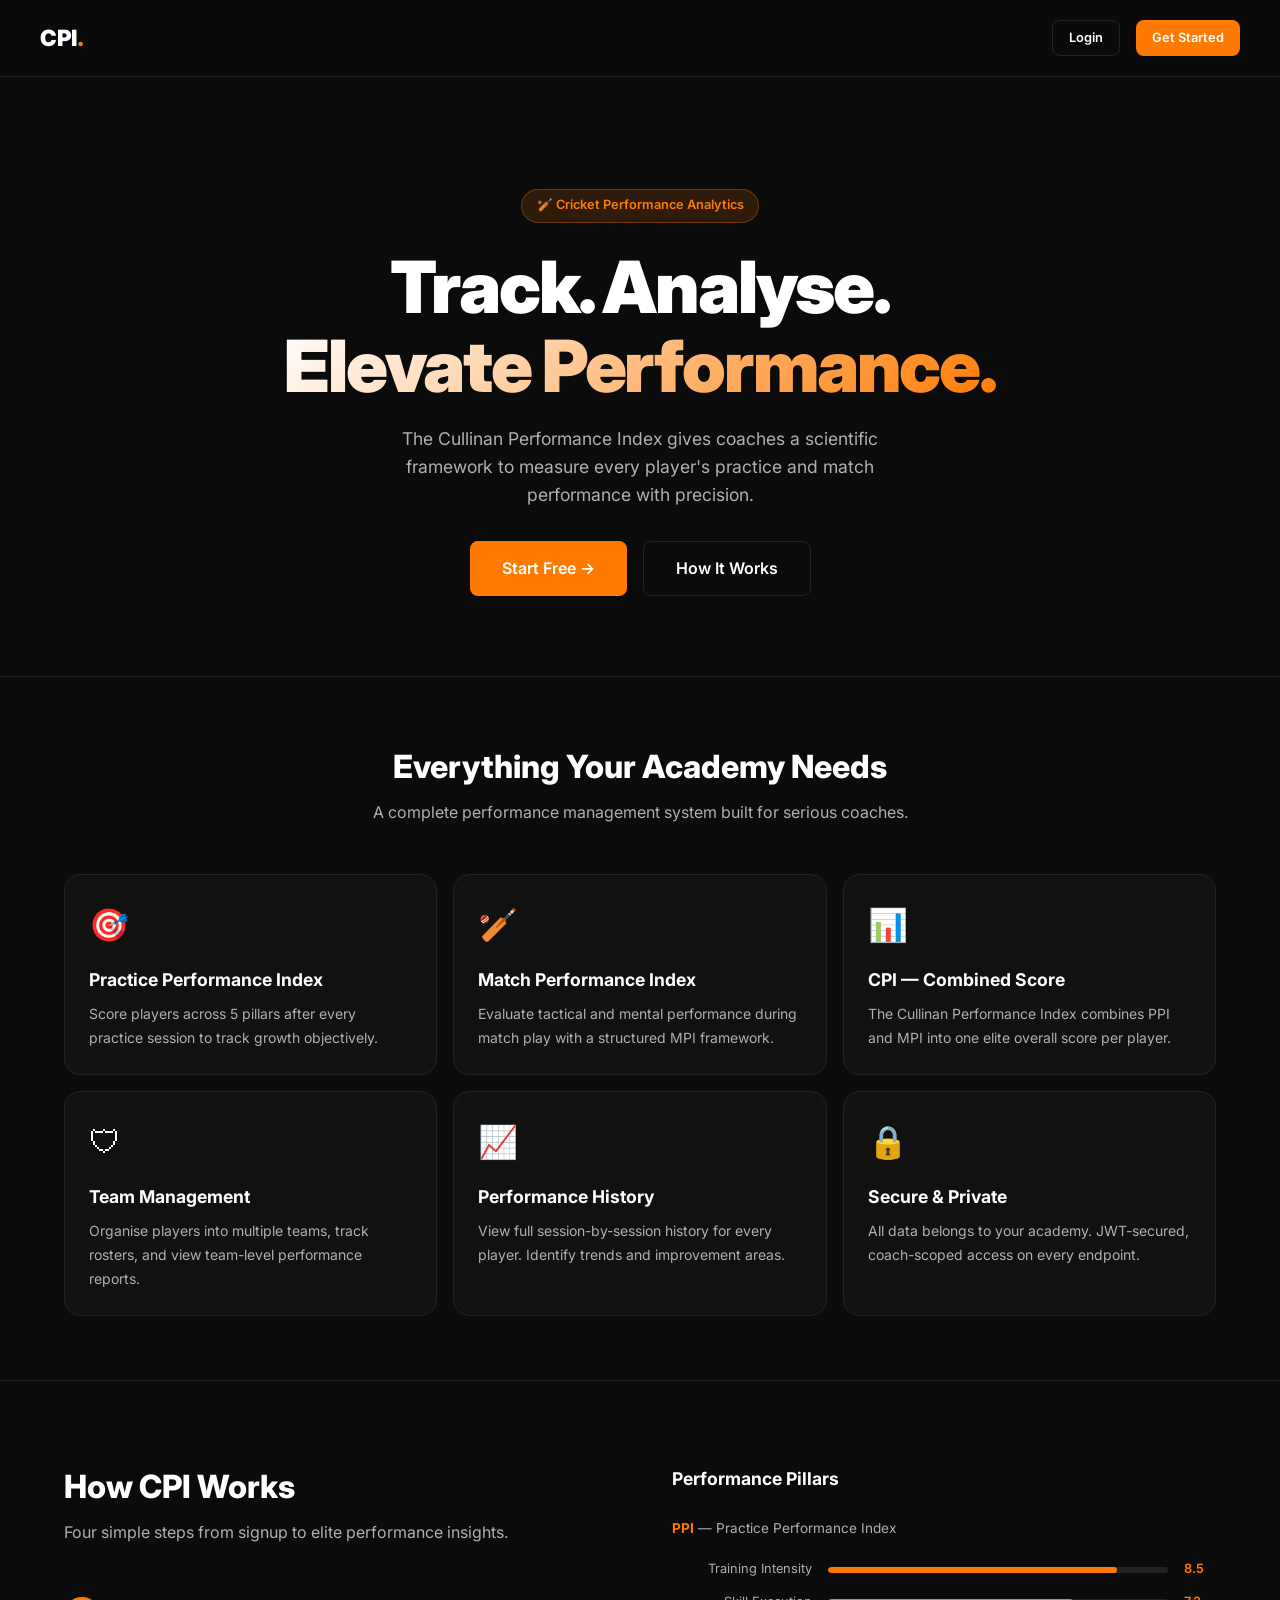
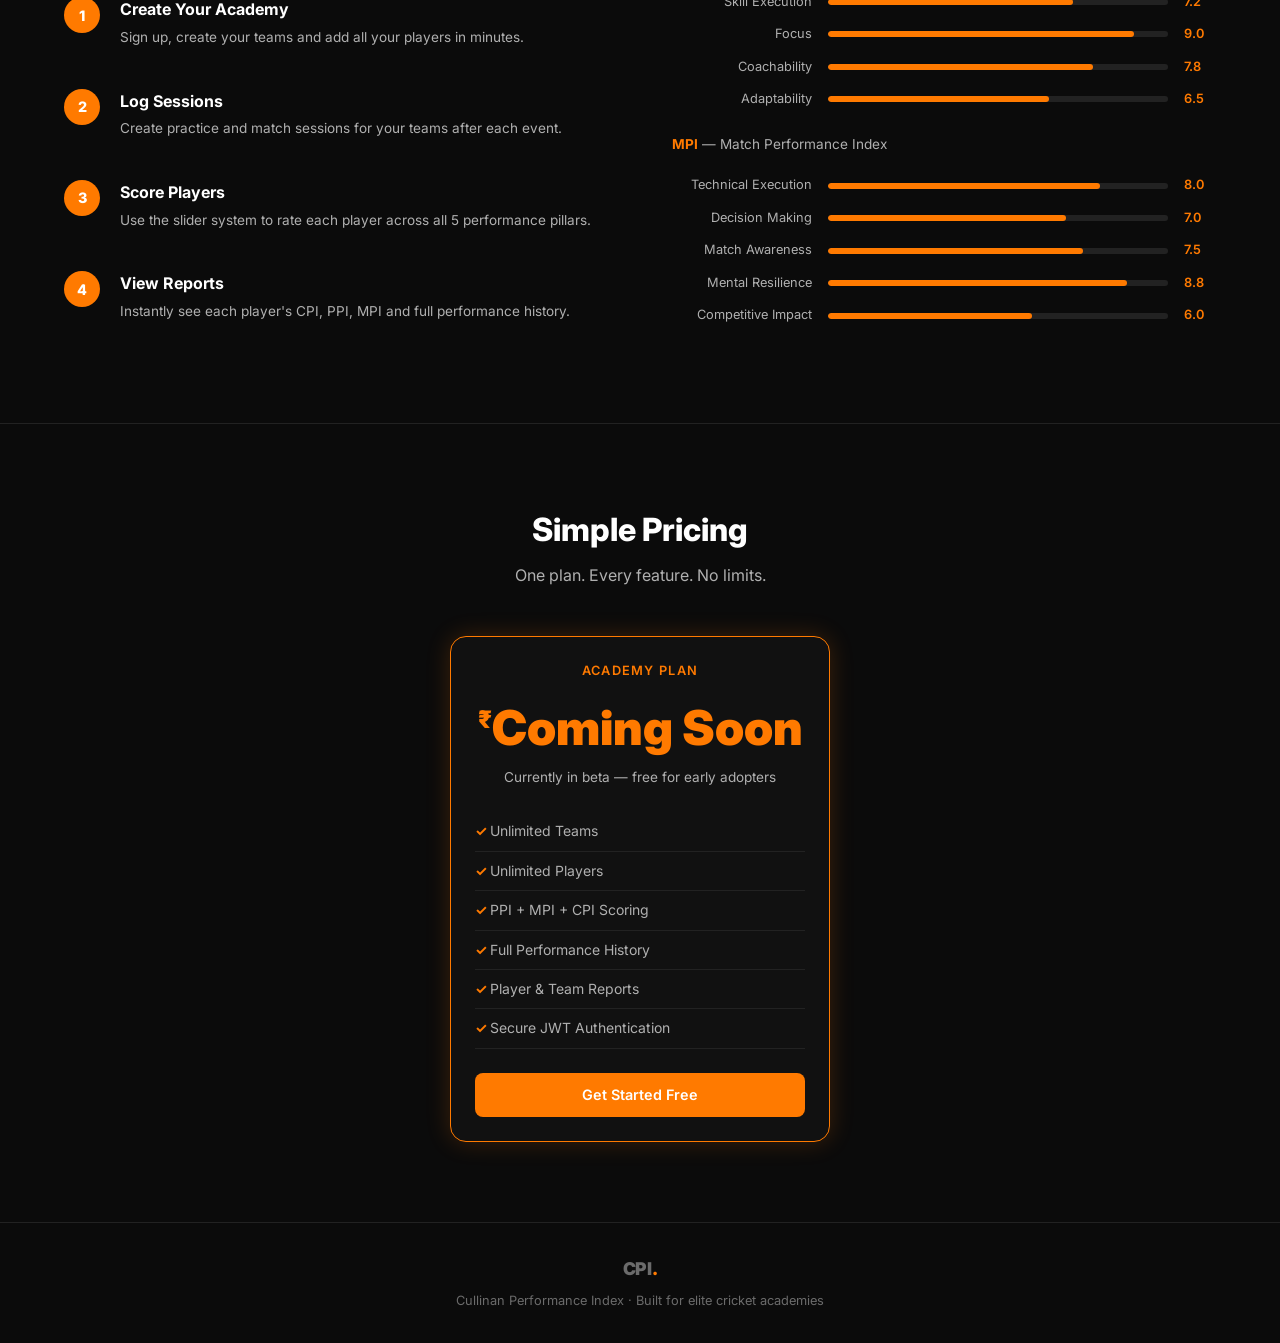
==== src/main/resources/static/index.html @ 4c834a72 "Initial commit: CPI Platform" ====
<!DOCTYPE html>
<html lang="en">
<head>
  <meta charset="UTF-8">
  <meta name="viewport" content="width=device-width, initial-scale=1.0">
  <title>CPI — Cullinan Performance Index</title>
  <meta name="description" content="Elite cricket performance analytics platform. Track PPI, MPI, and CPI for your academy.">
  <link rel="stylesheet" href="css/style.css">
  <style>
    .landing-nav { display:flex;justify-content:space-between;align-items:center;padding:1.25rem 0; }
    .landing-brand { font-size:1.4rem;font-weight:900;letter-spacing:-0.02em; }
    .landing-brand span { color:var(--orange); }
    .gradient-text { background:linear-gradient(135deg,#fff 0%,#FF7A00 100%);-webkit-background-clip:text;-webkit-text-fill-color:transparent;background-clip:text; }
    .hero-badge { display:inline-flex;align-items:center;gap:0.5rem;background:var(--orange-glow);border:1px solid rgba(255,122,0,0.3);border-radius:20px;padding:0.35rem 0.9rem;font-size:0.8rem;color:var(--orange);font-weight:600;margin-bottom:1.5rem; }
    .how-step { display:flex;align-items:flex-start;gap:1.25rem;padding:1.25rem 0; }
    .step-num { width:36px;height:36px;background:var(--orange);border-radius:50%;display:flex;align-items:center;justify-content:center;font-weight:800;font-size:0.9rem;flex-shrink:0; }
    .step-content h4 { font-weight:700;margin-bottom:0.25rem; }
    .step-content p  { color:var(--text-secondary);font-size:0.85rem; }
    .pricing-card { text-align:center; }
    .pricing-card .price { font-size:3rem;font-weight:900;color:var(--orange); }
    .pricing-card .price sup { font-size:1.5rem;vertical-align:super; }
    .pricing-card ul { list-style:none;text-align:left;margin:1.5rem 0; }
    .pricing-card ul li { padding:0.5rem 0;border-bottom:1px solid var(--border);font-size:0.875rem;color:var(--text-secondary); }
    .pricing-card ul li::before { content:'✓ ';color:var(--orange);font-weight:700; }
    section { padding:5rem 0; }
    .section-divider { border:none;border-top:1px solid var(--border);margin:0; }
    footer { border-top:1px solid var(--border);padding:2rem 0;text-align:center;color:var(--text-muted);font-size:0.8rem; }
  </style>
</head>
<body>
  <!-- NAV -->
  <nav style="border-bottom:1px solid var(--border);position:sticky;top:0;z-index:100;background:rgba(11,11,11,0.95);backdrop-filter:blur(12px);">
    <div class="container landing-nav">
      <div class="landing-brand">CPI<span>.</span></div>
      <div class="flex gap-2">
        <a href="login.html"  class="btn btn-secondary btn-sm">Login</a>
        <a href="signup.html" class="btn btn-primary btn-sm">Get Started</a>
      </div>
    </div>
  </nav>

  <!-- HERO -->
  <section class="hero" style="padding:7rem 0 5rem;">
    <div class="container">
      <div class="hero-badge">🏏 Cricket Performance Analytics</div>
      <h1>Track. Analyse.<br><span class="gradient-text">Elevate Performance.</span></h1>
      <p>The Cullinan Performance Index gives coaches a scientific framework to measure every player's practice and match performance with precision.</p>
      <div class="hero-buttons">
        <a href="signup.html" class="btn btn-primary btn-lg">Start Free →</a>
        <a href="#how"        class="btn btn-secondary btn-lg">How It Works</a>
      </div>
    </div>
  </section>

  <hr class="section-divider">

  <!-- FEATURES -->
  <section class="features" id="features">
    <div class="container">
      <h2 class="section-title">Everything Your Academy Needs</h2>
      <p class="section-sub">A complete performance management system built for serious coaches.</p>
      <div class="cards-grid">
        <div class="card feature-card"><div class="feature-icon">🎯</div><h3>Practice Performance Index</h3><p>Score players across 5 pillars after every practice session to track growth objectively.</p></div>
        <div class="card feature-card"><div class="feature-icon">🏏</div><h3>Match Performance Index</h3><p>Evaluate tactical and mental performance during match play with a structured MPI framework.</p></div>
        <div class="card feature-card"><div class="feature-icon">📊</div><h3>CPI — Combined Score</h3><p>The Cullinan Performance Index combines PPI and MPI into one elite overall score per player.</p></div>
        <div class="card feature-card"><div class="feature-icon">🛡</div><h3>Team Management</h3><p>Organise players into multiple teams, track rosters, and view team-level performance reports.</p></div>
        <div class="card feature-card"><div class="feature-icon">📈</div><h3>Performance History</h3><p>View full session-by-session history for every player. Identify trends and improvement areas.</p></div>
        <div class="card feature-card"><div class="feature-icon">🔒</div><h3>Secure & Private</h3><p>All data belongs to your academy. JWT-secured, coach-scoped access on every endpoint.</p></div>
      </div>
    </div>
  </section>

  <hr class="section-divider">

  <!-- HOW IT WORKS -->
  <section id="how">
    <div class="container">
      <div style="display:grid;grid-template-columns:1fr 1fr;gap:4rem;align-items:center;">
        <div>
          <h2 style="font-size:2rem;font-weight:800;margin-bottom:0.5rem;">How CPI Works</h2>
          <p style="color:var(--text-secondary);margin-bottom:2rem;">Four simple steps from signup to elite performance insights.</p>
          <div class="how-step"><div class="step-num">1</div><div class="step-content"><h4>Create Your Academy</h4><p>Sign up, create your teams and add all your players in minutes.</p></div></div>
          <div class="how-step"><div class="step-num">2</div><div class="step-content"><h4>Log Sessions</h4><p>Create practice and match sessions for your teams after each event.</p></div></div>
          <div class="how-step"><div class="step-num">3</div><div class="step-content"><h4>Score Players</h4><p>Use the slider system to rate each player across all 5 performance pillars.</p></div></div>
          <div class="how-step"><div class="step-num">4</div><div class="step-content"><h4>View Reports</h4><p>Instantly see each player's CPI, PPI, MPI and full performance history.</p></div></div>
        </div>
        <div>
          <h3 style="font-size:1.1rem;font-weight:700;margin-bottom:1.5rem;">Performance Pillars</h3>
          <p style="color:var(--text-secondary);font-size:0.85rem;margin-bottom:1.25rem;"><strong style="color:var(--orange);">PPI</strong> — Practice Performance Index</p>
          <div class="pillar-bar"><span>Training Intensity</span><div class="progress"><div class="progress-bar" style="width:85%"></div></div><span>8.5</span></div>
          <div class="pillar-bar"><span>Skill Execution</span><div class="progress"><div class="progress-bar" style="width:72%"></div></div><span>7.2</span></div>
          <div class="pillar-bar"><span>Focus</span><div class="progress"><div class="progress-bar" style="width:90%"></div></div><span>9.0</span></div>
          <div class="pillar-bar"><span>Coachability</span><div class="progress"><div class="progress-bar" style="width:78%"></div></div><span>7.8</span></div>
          <div class="pillar-bar"><span>Adaptability</span><div class="progress"><div class="progress-bar" style="width:65%"></div></div><span>6.5</span></div>
          <p style="color:var(--text-secondary);font-size:0.85rem;margin:1.5rem 0 1.25rem;"><strong style="color:var(--orange);">MPI</strong> — Match Performance Index</p>
          <div class="pillar-bar"><span>Technical Execution</span><div class="progress"><div class="progress-bar" style="width:80%"></div></div><span>8.0</span></div>
          <div class="pillar-bar"><span>Decision Making</span><div class="progress"><div class="progress-bar" style="width:70%"></div></div><span>7.0</span></div>
          <div class="pillar-bar"><span>Match Awareness</span><div class="progress"><div class="progress-bar" style="width:75%"></div></div><span>7.5</span></div>
          <div class="pillar-bar"><span>Mental Resilience</span><div class="progress"><div class="progress-bar" style="width:88%"></div></div><span>8.8</span></div>
          <div class="pillar-bar"><span>Competitive Impact</span><div class="progress"><div class="progress-bar" style="width:60%"></div></div><span>6.0</span></div>
        </div>
      </div>
    </div>
  </section>

  <hr class="section-divider">

  <!-- PRICING -->
  <section>
    <div class="container">
      <h2 class="section-title">Simple Pricing</h2>
      <p class="section-sub">One plan. Every feature. No limits.</p>
      <div style="max-width:380px;margin:0 auto;">
        <div class="card card-orange pricing-card">
          <div style="font-size:0.8rem;color:var(--orange);text-transform:uppercase;letter-spacing:0.1em;font-weight:600;margin-bottom:0.5rem;">Academy Plan</div>
          <div class="price"><sup>₹</sup>Coming Soon</div>
          <div style="color:var(--text-secondary);font-size:0.85rem;margin-bottom:1rem;">Currently in beta — free for early adopters</div>
          <ul>
            <li>Unlimited Teams</li>
            <li>Unlimited Players</li>
            <li>PPI + MPI + CPI Scoring</li>
            <li>Full Performance History</li>
            <li>Player & Team Reports</li>
            <li>Secure JWT Authentication</li>
          </ul>
          <a href="signup.html" class="btn btn-primary w-full">Get Started Free</a>
        </div>
      </div>
    </div>
  </section>

  <footer>
    <div class="container">
      <div class="landing-brand" style="font-size:1.1rem;margin-bottom:0.5rem;">CPI<span style="color:var(--orange);">.</span></div>
      <p>Cullinan Performance Index · Built for elite cricket academies</p>
    </div>
  </footer>
</body>
</html>
---- src/main/resources/static/css/style.css ----
@import url('https://fonts.googleapis.com/css2?family=Inter:wght@300;400;500;600;700;800;900&display=swap');

:root {
  --bg-primary: #0B0B0B;
  --bg-card: #111111;
  --bg-card-hover: #181818;
  --orange: #FF7A00;
  --orange-dim: #cc6200;
  --orange-glow: rgba(255, 122, 0, 0.15);
  --text-primary: #FFFFFF;
  --text-secondary: #B0B0B0;
  --text-muted: #6B6B6B;
  --border: #222222;
  --border-hover: #333333;
  --success: #22c55e;
  --danger: #ef4444;
  --warning: #f59e0b;
  --radius-sm: 8px;
  --radius-md: 12px;
  --radius-lg: 16px;
  --radius-xl: 24px;
  --shadow: 0 4px 24px rgba(0,0,0,0.4);
  --shadow-orange: 0 0 24px rgba(255,122,0,0.2);
}

*, *::before, *::after { box-sizing: border-box; margin: 0; padding: 0; }

html { scroll-behavior: smooth; }

body {
  font-family: 'Inter', sans-serif;
  background-color: var(--bg-primary);
  color: var(--text-primary);
  min-height: 100vh;
  line-height: 1.6;
  -webkit-font-smoothing: antialiased;
}

a { text-decoration: none; color: inherit; }
img { max-width: 100%; display: block; }
button { cursor: pointer; font-family: inherit; }
input, select, textarea { font-family: inherit; }

/* ─── SCROLLBAR ─── */
::-webkit-scrollbar { width: 6px; }
::-webkit-scrollbar-track { background: var(--bg-primary); }
::-webkit-scrollbar-thumb { background: #333; border-radius: 3px; }
::-webkit-scrollbar-thumb:hover { background: var(--orange); }

/* ─── UTILITY ─── */
.container { max-width: 1200px; margin: 0 auto; padding: 0 1.5rem; }
.flex { display: flex; }
.flex-col { flex-direction: column; }
.items-center { align-items: center; }
.justify-between { justify-content: space-between; }
.gap-1 { gap: 0.5rem; }
.gap-2 { gap: 1rem; }
.gap-3 { gap: 1.5rem; }
.text-center { text-align: center; }
.w-full { width: 100%; }
.hidden { display: none !important; }
.mt-1 { margin-top: 0.5rem; }
.mt-2 { margin-top: 1rem; }
.mt-3 { margin-top: 1.5rem; }

/* ─── BUTTONS ─── */
.btn {
  display: inline-flex; align-items: center; justify-content: center; gap: 0.5rem;
  padding: 0.65rem 1.5rem; border-radius: var(--radius-sm);
  font-size: 0.9rem; font-weight: 600; border: none;
  transition: all 0.2s ease; white-space: nowrap;
}
.btn-primary {
  background: var(--orange); color: #fff;
}
.btn-primary:hover { background: var(--orange-dim); box-shadow: var(--shadow-orange); transform: translateY(-1px); }
.btn-secondary {
  background: transparent; color: var(--text-primary);
  border: 1px solid var(--border);
}
.btn-secondary:hover { border-color: var(--border-hover); background: var(--bg-card); }
.btn-danger {
  background: transparent; color: var(--danger); border: 1px solid var(--danger);
}
.btn-danger:hover { background: var(--danger); color: #fff; }
.btn-sm { padding: 0.4rem 1rem; font-size: 0.8rem; }
.btn-lg { padding: 0.85rem 2rem; font-size: 1rem; }
.btn-icon { width: 36px; height: 36px; padding: 0; border-radius: var(--radius-sm); }

/* ─── CARDS ─── */
.card {
  background: var(--bg-card); border: 1px solid var(--border);
  border-radius: var(--radius-lg); padding: 1.5rem;
  transition: border-color 0.2s, box-shadow 0.2s;
}
.card:hover { border-color: var(--border-hover); }
.card-orange { border-color: var(--orange); box-shadow: var(--shadow-orange); }

/* ─── STAT CARDS ─── */
.stat-card {
  background: var(--bg-card); border: 1px solid var(--border);
  border-radius: var(--radius-lg); padding: 1.5rem;
  transition: all 0.2s ease;
}
.stat-card:hover { border-color: var(--orange); box-shadow: var(--shadow-orange); transform: translateY(-2px); }
.stat-card .stat-label { font-size: 0.8rem; color: var(--text-secondary); text-transform: uppercase; letter-spacing: 0.08em; font-weight: 500; }
.stat-card .stat-value { font-size: 2.5rem; font-weight: 800; color: var(--text-primary); line-height: 1.2; margin: 0.5rem 0; }
.stat-card .stat-sub { font-size: 0.8rem; color: var(--text-secondary); }
.stat-card .stat-icon { font-size: 1.5rem; margin-bottom: 0.75rem; }

/* ─── FORMS ─── */
.form-group { display: flex; flex-direction: column; gap: 0.5rem; }
.form-label { font-size: 0.85rem; font-weight: 500; color: var(--text-secondary); }
.form-control {
  background: #0f0f0f; border: 1px solid var(--border); color: var(--text-primary);
  padding: 0.75rem 1rem; border-radius: var(--radius-sm); font-size: 0.9rem;
  transition: border-color 0.2s, box-shadow 0.2s; outline: none; width: 100%;
}
.form-control:focus { border-color: var(--orange); box-shadow: 0 0 0 3px var(--orange-glow); }
.form-control::placeholder { color: var(--text-muted); }
select.form-control { cursor: pointer; }
textarea.form-control { resize: vertical; min-height: 100px; }
.form-grid { display: grid; grid-template-columns: 1fr 1fr; gap: 1rem; }
@media (max-width: 640px) { .form-grid { grid-template-columns: 1fr; } }

/* ─── SLIDER ─── */
.slider-group { display: flex; flex-direction: column; gap: 0.5rem; }
.slider-label { display: flex; justify-content: space-between; align-items: center; }
.slider-label span:first-child { font-size: 0.85rem; font-weight: 500; color: var(--text-secondary); }
.slider-value {
  background: var(--orange); color: #fff; font-size: 0.75rem; font-weight: 700;
  padding: 0.15rem 0.5rem; border-radius: 4px; min-width: 28px; text-align: center;
}
input[type="range"] {
  -webkit-appearance: none; appearance: none; width: 100%; height: 4px;
  background: var(--border); border-radius: 2px; outline: none; cursor: pointer;
}
input[type="range"]::-webkit-slider-thumb {
  -webkit-appearance: none; appearance: none; width: 18px; height: 18px;
  background: var(--orange); border-radius: 50%; cursor: pointer;
  box-shadow: 0 0 8px rgba(255,122,0,0.5);
  transition: transform 0.15s;
}
input[type="range"]::-webkit-slider-thumb:hover { transform: scale(1.2); }

/* ─── NAVBAR ─── */
.navbar {
  background: rgba(11,11,11,0.95); backdrop-filter: blur(12px);
  border-bottom: 1px solid var(--border); padding: 1rem 0;
  position: sticky; top: 0; z-index: 100;
}
.navbar-brand {
  font-size: 1.3rem; font-weight: 900; letter-spacing: -0.02em;
}
.navbar-brand span { color: var(--orange); }
.navbar-nav { display: flex; align-items: center; gap: 0.25rem; }
.nav-link {
  padding: 0.5rem 0.85rem; border-radius: var(--radius-sm);
  font-size: 0.85rem; font-weight: 500; color: var(--text-secondary);
  transition: all 0.2s; display: flex; align-items: center; gap: 0.4rem;
}
.nav-link:hover, .nav-link.active { color: var(--text-primary); background: var(--bg-card); }
.nav-link.active { color: var(--orange); }

/* ─── PAGE HEADER ─── */
.page-header { padding: 2rem 0 1.5rem; }
.page-header h1 { font-size: 1.8rem; font-weight: 800; }
.page-header p { color: var(--text-secondary); font-size: 0.9rem; margin-top: 0.25rem; }

/* ─── TABLE ─── */
.table-wrap { overflow-x: auto; border-radius: var(--radius-md); border: 1px solid var(--border); }
table { width: 100%; border-collapse: collapse; }
thead { background: #0f0f0f; }
th { padding: 0.85rem 1rem; text-align: left; font-size: 0.75rem; font-weight: 600; color: var(--text-secondary); text-transform: uppercase; letter-spacing: 0.06em; border-bottom: 1px solid var(--border); }
td { padding: 0.9rem 1rem; font-size: 0.88rem; border-bottom: 1px solid var(--border); }
tr:last-child td { border-bottom: none; }
tbody tr { transition: background 0.15s; }
tbody tr:hover { background: rgba(255,122,0,0.03); }

/* ─── BADGES ─── */
.badge {
  display: inline-block; padding: 0.25rem 0.65rem; border-radius: 20px;
  font-size: 0.72rem; font-weight: 600; letter-spacing: 0.04em; text-transform: uppercase;
}
.badge-orange { background: var(--orange-glow); color: var(--orange); border: 1px solid rgba(255,122,0,0.3); }
.badge-green  { background: rgba(34,197,94,0.1); color: var(--success); border: 1px solid rgba(34,197,94,0.3); }
.badge-red    { background: rgba(239,68,68,0.1); color: var(--danger); border: 1px solid rgba(239,68,68,0.3); }
.badge-gray   { background: #1a1a1a; color: var(--text-secondary); border: 1px solid var(--border); }

/* ─── EMPTY STATE ─── */
.empty-state {
  text-align: center; padding: 4rem 1rem;
  display: flex; flex-direction: column; align-items: center; gap: 1rem;
}
.empty-state .empty-icon { font-size: 3.5rem; opacity: 0.3; }
.empty-state h3 { font-size: 1.1rem; font-weight: 600; color: var(--text-secondary); }
.empty-state p { font-size: 0.85rem; color: var(--text-muted); max-width: 300px; }

/* ─── MODAL ─── */
.modal-overlay {
  position: fixed; inset: 0; background: rgba(0,0,0,0.75); backdrop-filter: blur(4px);
  z-index: 200; display: flex; align-items: center; justify-content: center; padding: 1rem;
  opacity: 0; pointer-events: none; transition: opacity 0.2s;
}
.modal-overlay.open { opacity: 1; pointer-events: all; }
.modal {
  background: var(--bg-card); border: 1px solid var(--border); border-radius: var(--radius-xl);
  padding: 2rem; width: 100%; max-width: 520px; max-height: 90vh; overflow-y: auto;
  transform: translateY(20px); transition: transform 0.2s;
  box-shadow: 0 25px 60px rgba(0,0,0,0.5);
}
.modal-overlay.open .modal { transform: translateY(0); }
.modal-header { display: flex; justify-content: space-between; align-items: center; margin-bottom: 1.5rem; }
.modal-title { font-size: 1.2rem; font-weight: 700; }
.modal-close { background: none; border: none; color: var(--text-secondary); font-size: 1.2rem; padding: 0.25rem; transition: color 0.2s; }
.modal-close:hover { color: var(--text-primary); }
.modal-footer { display: flex; justify-content: flex-end; gap: 0.75rem; margin-top: 1.5rem; }

/* ─── TOAST ─── */
.toast-container { position: fixed; bottom: 1.5rem; right: 1.5rem; z-index: 300; display: flex; flex-direction: column; gap: 0.5rem; }
.toast {
  background: var(--bg-card); border: 1px solid var(--border);
  border-radius: var(--radius-md); padding: 0.85rem 1.25rem;
  font-size: 0.875rem; font-weight: 500; min-width: 260px;
  box-shadow: var(--shadow); display: flex; align-items: center; gap: 0.6rem;
  animation: slideIn 0.3s ease; transition: opacity 0.3s;
}
.toast.success { border-color: var(--success); }
.toast.error   { border-color: var(--danger); }
.toast.success::before { content: '✓'; color: var(--success); font-weight: 700; }
.toast.error::before   { content: '✕'; color: var(--danger); font-weight: 700; }
@keyframes slideIn { from { transform: translateX(100%); opacity: 0; } to { transform: translateX(0); opacity: 1; } }

/* ─── CPI SCORE DISPLAY ─── */
.score-ring {
  width: 100px; height: 100px; border-radius: 50%;
  border: 4px solid var(--orange); display: flex; flex-direction: column;
  align-items: center; justify-content: center;
  box-shadow: var(--shadow-orange);
}
.score-ring .score-num { font-size: 1.8rem; font-weight: 900; color: var(--orange); }
.score-ring .score-lbl { font-size: 0.6rem; color: var(--text-secondary); text-transform: uppercase; letter-spacing: 0.1em; }

/* ─── GRID LAYOUTS ─── */
.stats-grid { display: grid; grid-template-columns: repeat(auto-fit, minmax(200px, 1fr)); gap: 1rem; }
.cards-grid  { display: grid; grid-template-columns: repeat(auto-fill, minmax(280px, 1fr)); gap: 1rem; }

/* ─── SEARCH ─── */
.search-bar { position: relative; }
.search-bar .form-control { padding-left: 2.5rem; }
.search-bar .search-icon { position: absolute; left: 0.85rem; top: 50%; transform: translateY(-50%); color: var(--text-muted); pointer-events: none; }

/* ─── PROGRESS BAR ─── */
.progress { background: var(--border); border-radius: 4px; height: 6px; overflow: hidden; }
.progress-bar { height: 100%; background: var(--orange); border-radius: 4px; transition: width 0.6s ease; }

/* ─── PAGE CONTENT ─── */
.page-content { padding: 1.5rem 0 3rem; }

/* ─── AUTH PAGES ─── */
.auth-wrapper {
  min-height: 100vh; display: flex; align-items: center; justify-content: center;
  background: radial-gradient(ellipse at 60% 0%, rgba(255,122,0,0.08) 0%, transparent 60%), var(--bg-primary);
  padding: 2rem;
}
.auth-card {
  background: var(--bg-card); border: 1px solid var(--border);
  border-radius: var(--radius-xl); padding: 2.5rem;
  width: 100%; max-width: 420px;
  box-shadow: 0 40px 80px rgba(0,0,0,0.4);
}
.auth-logo { text-align: center; margin-bottom: 2rem; }
.auth-logo .logo-text { font-size: 2rem; font-weight: 900; letter-spacing: -0.02em; }
.auth-logo .logo-text span { color: var(--orange); }
.auth-logo p { color: var(--text-secondary); font-size: 0.85rem; margin-top: 0.25rem; }
.auth-title { font-size: 1.4rem; font-weight: 800; margin-bottom: 0.25rem; }
.auth-subtitle { color: var(--text-secondary); font-size: 0.875rem; margin-bottom: 1.75rem; }
.auth-footer { text-align: center; margin-top: 1.5rem; font-size: 0.85rem; color: var(--text-secondary); }
.auth-footer a { color: var(--orange); font-weight: 600; }

/* ─── LANDING PAGE ─── */
.hero { padding: 6rem 0 4rem; text-align: center; }
.hero h1 { font-size: clamp(2.5rem, 6vw, 4.5rem); font-weight: 900; line-height: 1.1; letter-spacing: -0.03em; }
.hero h1 span { color: var(--orange); }
.hero p { color: var(--text-secondary); font-size: 1.1rem; max-width: 560px; margin: 1.25rem auto 2rem; }
.hero-buttons { display: flex; gap: 1rem; justify-content: center; flex-wrap: wrap; }
.features { padding: 4rem 0; }
.section-title { text-align: center; font-size: 2rem; font-weight: 800; margin-bottom: 0.5rem; }
.section-sub { text-align: center; color: var(--text-secondary); margin-bottom: 3rem; }
.feature-icon { font-size: 2rem; margin-bottom: 1rem; }
.feature-card h3 { font-size: 1.1rem; font-weight: 700; margin-bottom: 0.5rem; }
.feature-card p { color: var(--text-secondary); font-size: 0.875rem; line-height: 1.7; }
.pillar-bar { display: flex; align-items: center; gap: 1rem; margin: 0.75rem 0; }
.pillar-bar span:first-child { width: 140px; font-size: 0.8rem; color: var(--text-secondary); text-align: right; }
.pillar-bar .progress { flex: 1; }
.pillar-bar span:last-child { width: 32px; font-size: 0.8rem; font-weight: 600; color: var(--orange); }

/* ─── RESPONSIVE ─── */
@media (max-width: 768px) {
  .navbar-nav { gap: 0; }
  .nav-link { padding: 0.45rem 0.6rem; font-size: 0.8rem; }
  .page-header h1 { font-size: 1.4rem; }
  .stats-grid { grid-template-columns: 1fr 1fr; }
  .form-grid { grid-template-columns: 1fr; }
  .modal { padding: 1.5rem; }
  .auth-card { padding: 1.75rem; }
}
@media (max-width: 480px) {
  .stats-grid { grid-template-columns: 1fr; }
  .hero { padding: 4rem 0 2.5rem; }
}
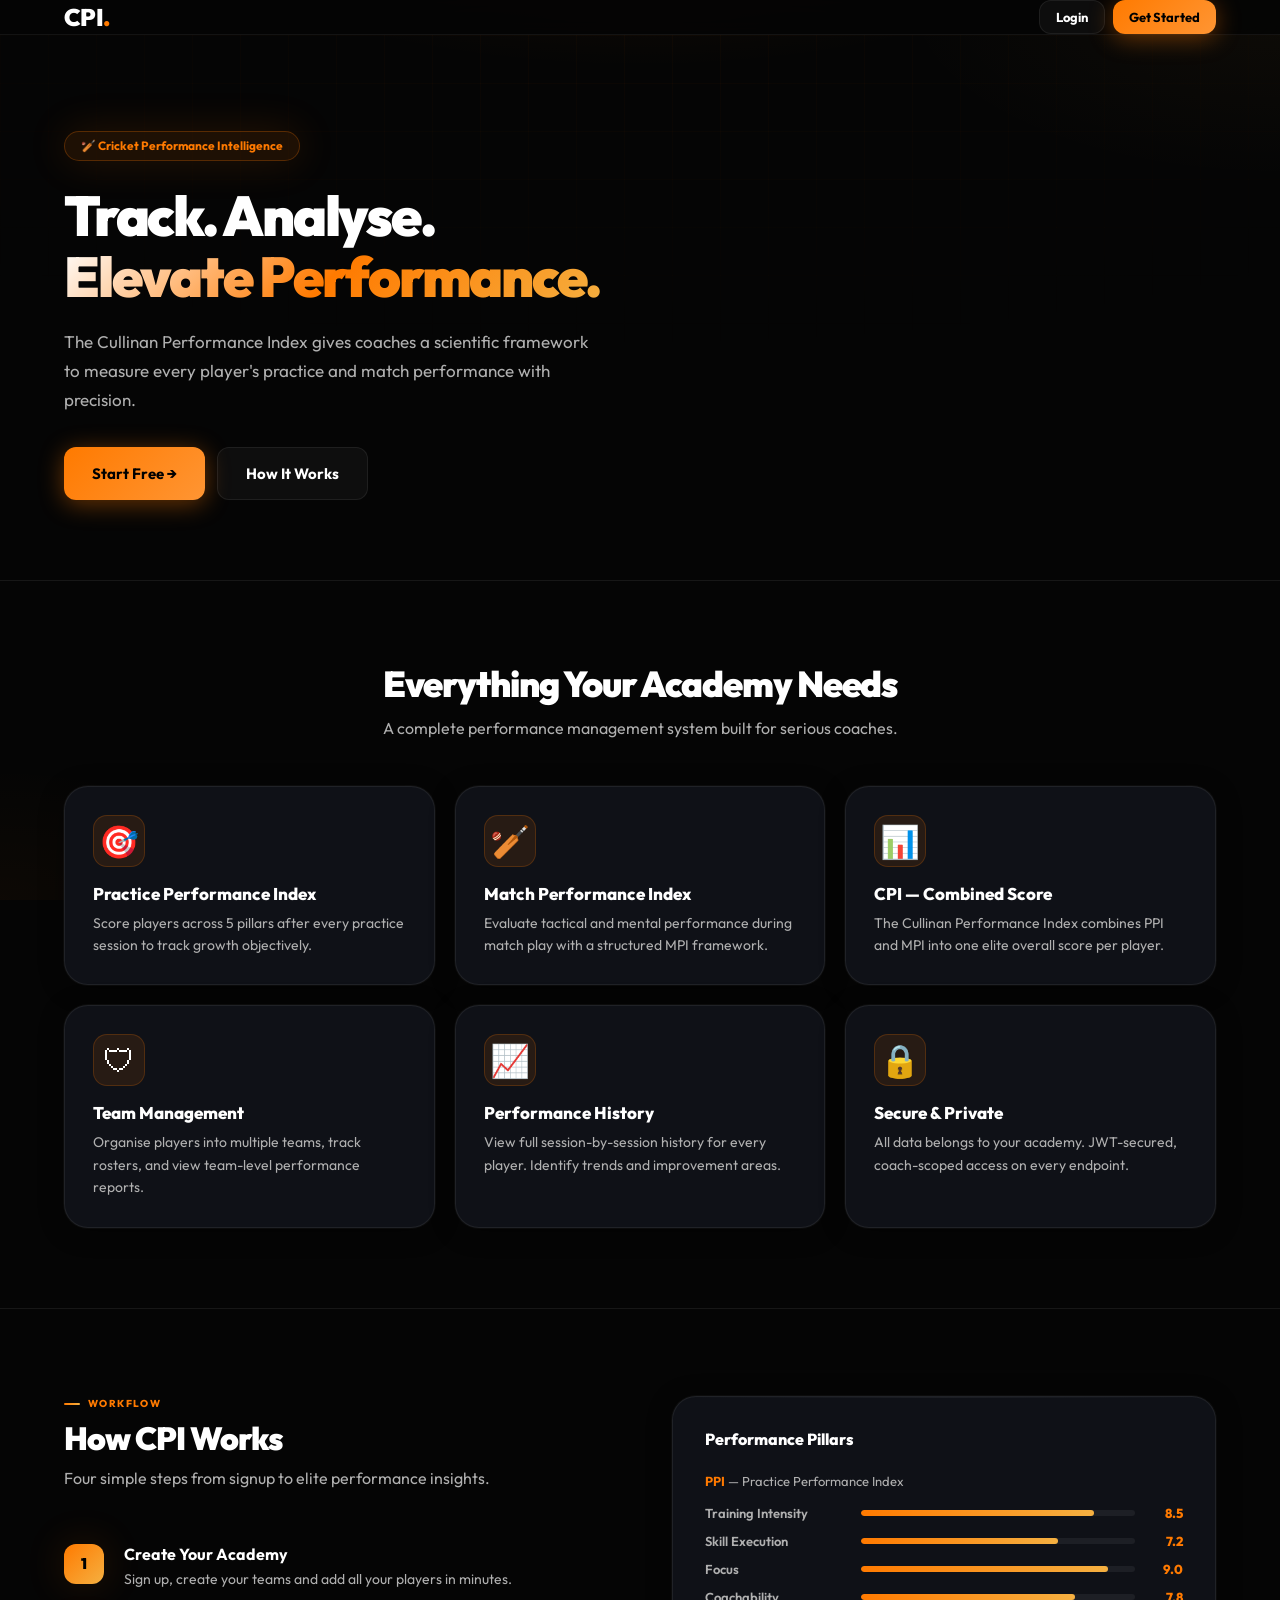
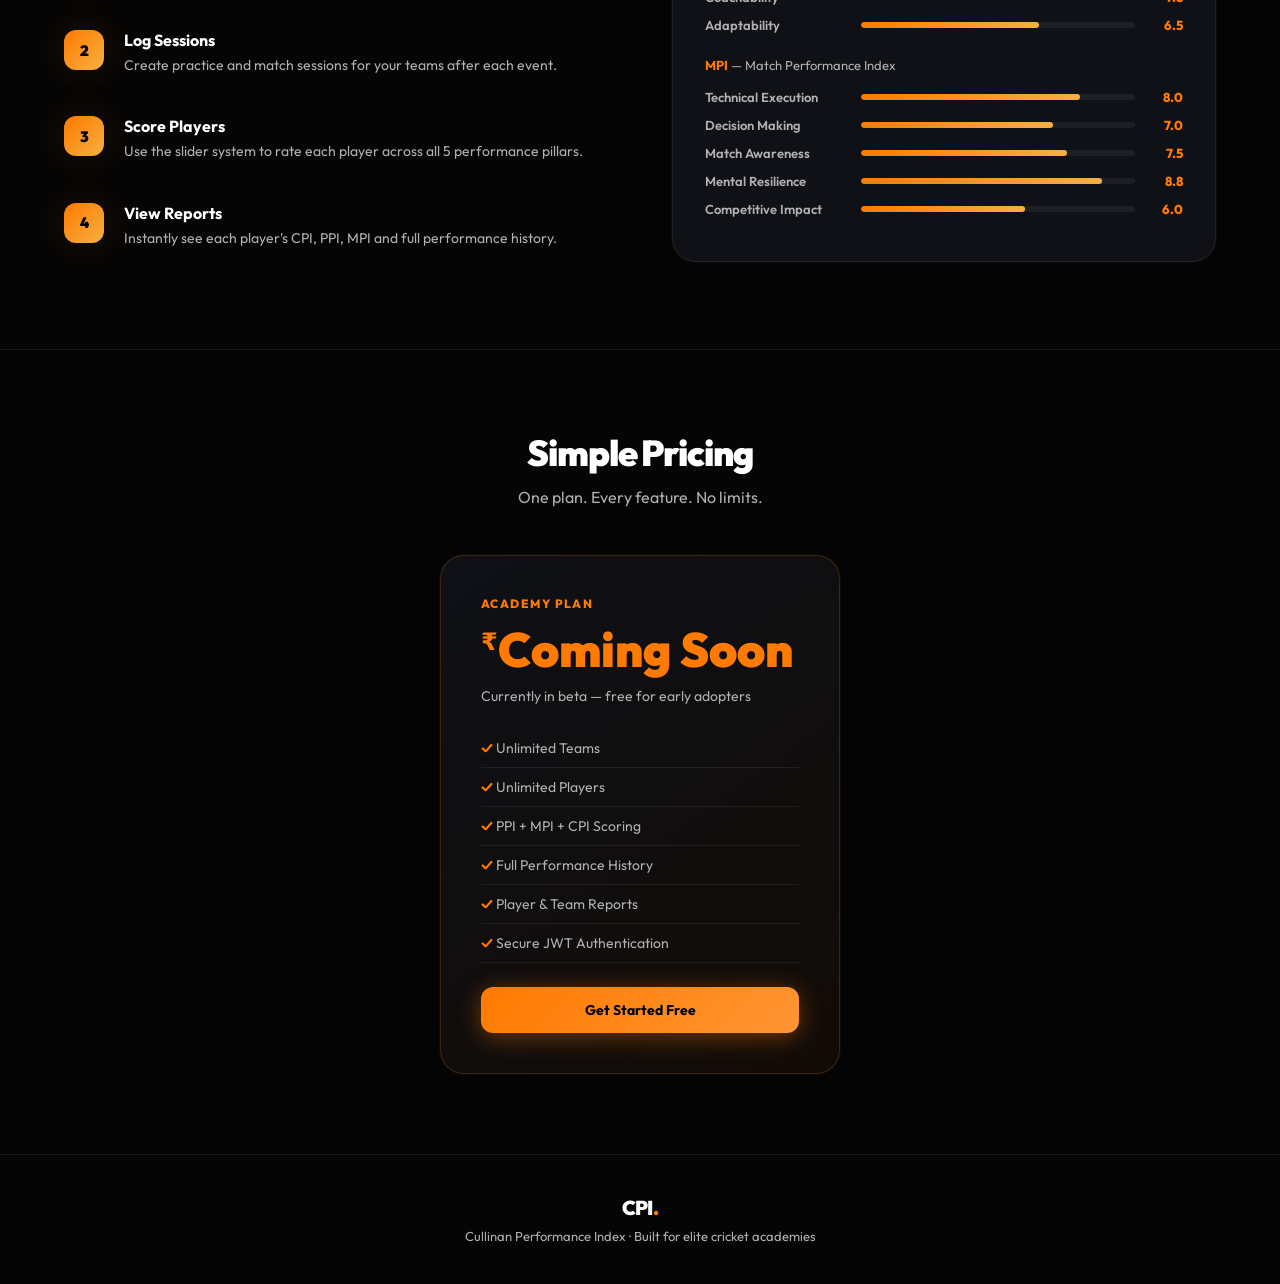
==== commit 3f4bcb6f: "feat: Add Performance Analytics Dashboard (PPI, MPI, TPI) - Dashboard: Prominent PPI, MPI, TPI KPI c" ====
--- a/src/main/resources/static/index.html
+++ b/src/main/resources/static/index.html
@@ -7,54 +7,57 @@
   <meta name="description" content="Elite cricket performance analytics platform. Track PPI, MPI, and CPI for your academy.">
   <link rel="stylesheet" href="css/style.css">
   <style>
-    .landing-nav { display:flex;justify-content:space-between;align-items:center;padding:1.25rem 0; }
-    .landing-brand { font-size:1.4rem;font-weight:900;letter-spacing:-0.02em; }
-    .landing-brand span { color:var(--orange); }
-    .gradient-text { background:linear-gradient(135deg,#fff 0%,#FF7A00 100%);-webkit-background-clip:text;-webkit-text-fill-color:transparent;background-clip:text; }
-    .hero-badge { display:inline-flex;align-items:center;gap:0.5rem;background:var(--orange-glow);border:1px solid rgba(255,122,0,0.3);border-radius:20px;padding:0.35rem 0.9rem;font-size:0.8rem;color:var(--orange);font-weight:600;margin-bottom:1.5rem; }
-    .how-step { display:flex;align-items:flex-start;gap:1.25rem;padding:1.25rem 0; }
-    .step-num { width:36px;height:36px;background:var(--orange);border-radius:50%;display:flex;align-items:center;justify-content:center;font-weight:800;font-size:0.9rem;flex-shrink:0; }
-    .step-content h4 { font-weight:700;margin-bottom:0.25rem; }
-    .step-content p  { color:var(--text-secondary);font-size:0.85rem; }
-    .pricing-card { text-align:center; }
-    .pricing-card .price { font-size:3rem;font-weight:900;color:var(--orange); }
-    .pricing-card .price sup { font-size:1.5rem;vertical-align:super; }
-    .pricing-card ul { list-style:none;text-align:left;margin:1.5rem 0; }
-    .pricing-card ul li { padding:0.5rem 0;border-bottom:1px solid var(--border);font-size:0.875rem;color:var(--text-secondary); }
-    .pricing-card ul li::before { content:'✓ ';color:var(--orange);font-weight:700; }
-    section { padding:5rem 0; }
-    .section-divider { border:none;border-top:1px solid var(--border);margin:0; }
-    footer { border-top:1px solid var(--border);padding:2rem 0;text-align:center;color:var(--text-muted);font-size:0.8rem; }
+  @media (max-width: 768px) {
+    #how .container > div { grid-template-columns: 1fr !important; gap: 2rem !important; }
+  }
+  .landing-nav-wrap {
+    position: sticky;
+    top: 0;
+    z-index: 100;
+    background: rgba(5, 5, 5, 0.9);
+    backdrop-filter: blur(20px);
+    -webkit-backdrop-filter: blur(20px);
+    border-bottom: 1px solid rgba(255, 255, 255, 0.06);
+  }
+  .hero-grid-bg {
+    position: absolute;
+    inset: 0;
+    background-image:
+      linear-gradient(rgba(255,122,0,0.03) 1px, transparent 1px),
+      linear-gradient(90deg, rgba(255,122,0,0.03) 1px, transparent 1px);
+    background-size: 48px 48px;
+    mask-image: radial-gradient(ellipse 80% 60% at 50% 0%, black, transparent);
+    pointer-events: none;
+  }
   </style>
 </head>
 <body>
-  <!-- NAV -->
-  <nav style="border-bottom:1px solid var(--border);position:sticky;top:0;z-index:100;background:rgba(11,11,11,0.95);backdrop-filter:blur(12px);">
+
+  <div class="landing-nav-wrap">
     <div class="container landing-nav">
-      <div class="landing-brand">CPI<span>.</span></div>
+      <a href="index.html" class="landing-brand">CPI<span>.</span></a>
       <div class="flex gap-2">
-        <a href="login.html"  class="btn btn-secondary btn-sm">Login</a>
-        <a href="signup.html" class="btn btn-primary btn-sm">Get Started</a>
+        <a href="login.html" class="btn btn-secondary btn-sm">Login</a>
+        <a href="signup.html" class="btn btn-primary-landing btn-sm">Get Started</a>
       </div>
     </div>
-  </nav>
+  </div>
 
-  <!-- HERO -->
-  <section class="hero" style="padding:7rem 0 5rem;">
-    <div class="container">
-      <div class="hero-badge">🏏 Cricket Performance Analytics</div>
+  <section class="hero" style="padding:6rem 0 5rem;position:relative;overflow:hidden;">
+    <div class="hero-grid-bg"></div>
+    <div class="container" style="position:relative;z-index:1;">
+      <div class="hero-badge">🏏 Cricket Performance Intelligence</div>
       <h1>Track. Analyse.<br><span class="gradient-text">Elevate Performance.</span></h1>
       <p>The Cullinan Performance Index gives coaches a scientific framework to measure every player's practice and match performance with precision.</p>
       <div class="hero-buttons">
-        <a href="signup.html" class="btn btn-primary btn-lg">Start Free →</a>
-        <a href="#how"        class="btn btn-secondary btn-lg">How It Works</a>
+        <a href="signup.html" class="btn btn-primary-landing btn-lg">Start Free →</a>
+        <a href="#how" class="btn btn-secondary btn-lg">How It Works</a>
       </div>
     </div>
   </section>
 
   <hr class="section-divider">
 
-  <!-- FEATURES -->
   <section class="features" id="features">
     <div class="container">
       <h2 class="section-title">Everything Your Academy Needs</h2>
@@ -72,27 +75,27 @@
 
   <hr class="section-divider">
 
-  <!-- HOW IT WORKS -->
   <section id="how">
     <div class="container">
       <div style="display:grid;grid-template-columns:1fr 1fr;gap:4rem;align-items:center;">
         <div>
-          <h2 style="font-size:2rem;font-weight:800;margin-bottom:0.5rem;">How CPI Works</h2>
-          <p style="color:var(--text-secondary);margin-bottom:2rem;">Four simple steps from signup to elite performance insights.</p>
+          <div class="page-eyebrow">Workflow</div>
+          <h2 style="font-size:2rem;font-weight:900;letter-spacing:-0.03em;margin-bottom:0.5rem;">How CPI Works</h2>
+          <p style="color:var(--brand-muted);margin-bottom:2rem;line-height:1.6;">Four simple steps from signup to elite performance insights.</p>
           <div class="how-step"><div class="step-num">1</div><div class="step-content"><h4>Create Your Academy</h4><p>Sign up, create your teams and add all your players in minutes.</p></div></div>
           <div class="how-step"><div class="step-num">2</div><div class="step-content"><h4>Log Sessions</h4><p>Create practice and match sessions for your teams after each event.</p></div></div>
           <div class="how-step"><div class="step-num">3</div><div class="step-content"><h4>Score Players</h4><p>Use the slider system to rate each player across all 5 performance pillars.</p></div></div>
           <div class="how-step"><div class="step-num">4</div><div class="step-content"><h4>View Reports</h4><p>Instantly see each player's CPI, PPI, MPI and full performance history.</p></div></div>
         </div>
-        <div>
-          <h3 style="font-size:1.1rem;font-weight:700;margin-bottom:1.5rem;">Performance Pillars</h3>
-          <p style="color:var(--text-secondary);font-size:0.85rem;margin-bottom:1.25rem;"><strong style="color:var(--orange);">PPI</strong> — Practice Performance Index</p>
+        <div class="glass-card" style="padding:2rem;">
+          <h3 style="font-size:1rem;font-weight:800;margin-bottom:1.5rem;color:#fff;">Performance Pillars</h3>
+          <p style="color:var(--brand-muted);font-size:0.8125rem;margin-bottom:1rem;"><strong style="color:var(--brand-orange);">PPI</strong> — Practice Performance Index</p>
           <div class="pillar-bar"><span>Training Intensity</span><div class="progress"><div class="progress-bar" style="width:85%"></div></div><span>8.5</span></div>
           <div class="pillar-bar"><span>Skill Execution</span><div class="progress"><div class="progress-bar" style="width:72%"></div></div><span>7.2</span></div>
           <div class="pillar-bar"><span>Focus</span><div class="progress"><div class="progress-bar" style="width:90%"></div></div><span>9.0</span></div>
           <div class="pillar-bar"><span>Coachability</span><div class="progress"><div class="progress-bar" style="width:78%"></div></div><span>7.8</span></div>
           <div class="pillar-bar"><span>Adaptability</span><div class="progress"><div class="progress-bar" style="width:65%"></div></div><span>6.5</span></div>
-          <p style="color:var(--text-secondary);font-size:0.85rem;margin:1.5rem 0 1.25rem;"><strong style="color:var(--orange);">MPI</strong> — Match Performance Index</p>
+          <p style="color:var(--brand-muted);font-size:0.8125rem;margin:1.5rem 0 1rem;"><strong style="color:var(--brand-orange);">MPI</strong> — Match Performance Index</p>
           <div class="pillar-bar"><span>Technical Execution</span><div class="progress"><div class="progress-bar" style="width:80%"></div></div><span>8.0</span></div>
           <div class="pillar-bar"><span>Decision Making</span><div class="progress"><div class="progress-bar" style="width:70%"></div></div><span>7.0</span></div>
           <div class="pillar-bar"><span>Match Awareness</span><div class="progress"><div class="progress-bar" style="width:75%"></div></div><span>7.5</span></div>
@@ -105,16 +108,15 @@
 
   <hr class="section-divider">
 
-  <!-- PRICING -->
   <section>
     <div class="container">
       <h2 class="section-title">Simple Pricing</h2>
       <p class="section-sub">One plan. Every feature. No limits.</p>
-      <div style="max-width:380px;margin:0 auto;">
-        <div class="card card-orange pricing-card">
-          <div style="font-size:0.8rem;color:var(--orange);text-transform:uppercase;letter-spacing:0.1em;font-weight:600;margin-bottom:0.5rem;">Academy Plan</div>
+      <div style="max-width:400px;margin:0 auto;">
+        <div class="card card-orange pricing-card" style="padding:2.5rem;">
+          <div style="font-size:0.75rem;color:var(--brand-orange);text-transform:uppercase;letter-spacing:0.12em;font-weight:800;margin-bottom:0.5rem;">Academy Plan</div>
           <div class="price"><sup>₹</sup>Coming Soon</div>
-          <div style="color:var(--text-secondary);font-size:0.85rem;margin-bottom:1rem;">Currently in beta — free for early adopters</div>
+          <div style="color:var(--brand-muted);font-size:0.875rem;margin-bottom:1.5rem;">Currently in beta — free for early adopters</div>
           <ul>
             <li>Unlimited Teams</li>
             <li>Unlimited Players</li>
@@ -123,7 +125,7 @@
             <li>Player & Team Reports</li>
             <li>Secure JWT Authentication</li>
           </ul>
-          <a href="signup.html" class="btn btn-primary w-full">Get Started Free</a>
+          <a href="signup.html" class="btn btn-primary-landing w-full">Get Started Free</a>
         </div>
       </div>
     </div>
@@ -131,7 +133,7 @@
 
   <footer>
     <div class="container">
-      <div class="landing-brand" style="font-size:1.1rem;margin-bottom:0.5rem;">CPI<span style="color:var(--orange);">.</span></div>
+      <div class="landing-brand" style="font-size:1.25rem;margin-bottom:0.5rem;display:block;">CPI<span style="color:var(--brand-orange);">.</span></div>
       <p>Cullinan Performance Index · Built for elite cricket academies</p>
     </div>
   </footer>
--- a/src/main/resources/static/css/style.css
+++ b/src/main/resources/static/css/style.css
@@ -1,311 +1,1653 @@
-@import url('https://fonts.googleapis.com/css2?family=Inter:wght@300;400;500;600;700;800;900&display=swap');
-
+@import url('https://fonts.googleapis.com/css2?family=Outfit:wght@300;400;500;600;700;800;900&display=swap');
+
+/* ─── Design Tokens ─────────────────────────────────────────────────────────── */
 :root {
-  --bg-primary: #0B0B0B;
-  --bg-card: #111111;
-  --bg-card-hover: #181818;
-  --orange: #FF7A00;
-  --orange-dim: #cc6200;
-  --orange-glow: rgba(255, 122, 0, 0.15);
-  --text-primary: #FFFFFF;
-  --text-secondary: #B0B0B0;
-  --text-muted: #6B6B6B;
-  --border: #222222;
-  --border-hover: #333333;
-  --success: #22c55e;
-  --danger: #ef4444;
-  --warning: #f59e0b;
-  --radius-sm: 8px;
-  --radius-md: 12px;
+  --brand-orange: #FF7A00;
+  --brand-orange-hover: #E06B00;
+  --brand-gold: #F5B041;
+  --brand-bg: #050505;
+  --brand-card: #0F1117;
+  --brand-card-hover: #141820;
+  --brand-border: rgba(255, 255, 255, 0.07);
+  --brand-border-accent: rgba(255, 122, 0, 0.28);
+  --brand-muted: #B0B0B0;
+  --brand-text: #FFFFFF;
+  --sidebar-width: 272px;
+  --topbar-height: 64px;
+  --glow-orange: 0 0 40px rgba(255, 122, 0, 0.15);
+  --glow-orange-strong: 0 0 60px rgba(255, 122, 0, 0.25);
+  --shadow-card: 0 4px 24px rgba(0, 0, 0, 0.4), 0 0 0 1px rgba(255, 255, 255, 0.04);
+  --shadow-card-hover: 0 12px 40px rgba(0, 0, 0, 0.5), 0 0 0 1px rgba(255, 122, 0, 0.2), var(--glow-orange);
+  --ease-out: cubic-bezier(0.16, 1, 0.3, 1);
   --radius-lg: 16px;
-  --radius-xl: 24px;
-  --shadow: 0 4px 24px rgba(0,0,0,0.4);
-  --shadow-orange: 0 0 24px rgba(255,122,0,0.2);
-}
-
-*, *::before, *::after { box-sizing: border-box; margin: 0; padding: 0; }
-
-html { scroll-behavior: smooth; }
+  --radius-xl: 20px;
+  --radius-2xl: 24px;
+}
+
+/* ─── Base ──────────────────────────────────────────────────────────────────── */
+*, *::before, *::after {
+  box-sizing: border-box;
+  margin: 0;
+  padding: 0;
+  -webkit-tap-highlight-color: transparent;
+}
+
+html {
+  scroll-behavior: smooth;
+}
 
 body {
-  font-family: 'Inter', sans-serif;
-  background-color: var(--bg-primary);
-  color: var(--text-primary);
+  font-family: 'Outfit', system-ui, sans-serif;
+  background-color: var(--brand-bg);
+  color: var(--brand-text);
+  background-image:
+    radial-gradient(ellipse 80% 50% at 50% -20%, rgba(255, 122, 0, 0.12) 0%, transparent 55%),
+    radial-gradient(ellipse 60% 40% at 100% 0%, rgba(245, 176, 65, 0.04) 0%, transparent 50%),
+    radial-gradient(ellipse 40% 30% at 0% 100%, rgba(255, 122, 0, 0.03) 0%, transparent 50%);
+  background-attachment: fixed;
   min-height: 100vh;
+}
+
+body.app-shell {
+  min-height: 100vh;
+}
+
+/* Full-width main content area */
+.app-main {
+  width: 100%;
+  max-width: none;
+  padding: 1.25rem 1rem 6rem;
+  animation: fadeInUp 0.5s var(--ease-out) both;
+}
+
+@media (min-width: 640px) {
+  .app-main {
+    padding: 1.5rem 1.5rem 5rem;
+  }
+}
+
+@media (min-width: 1024px) {
+  body.app-shell {
+    padding-left: var(--sidebar-width);
+  }
+  .app-main {
+    padding: 2rem 2.5rem 2.5rem;
+    min-height: 100vh;
+  }
+}
+
+@keyframes fadeInUp {
+  from { opacity: 0; transform: translateY(12px); }
+  to   { opacity: 1; transform: translateY(0); }
+}
+
+@keyframes fadeIn {
+  from { opacity: 0; }
+  to   { opacity: 1; }
+}
+
+@keyframes shimmer {
+  0%   { background-position: 200% 0; }
+  100% { background-position: -200% 0; }
+}
+
+@keyframes pulse-orange {
+  0%   { box-shadow: 0 0 0 0 rgba(255, 122, 0, 0.45); }
+  70%  { box-shadow: 0 0 0 10px rgba(255, 122, 0, 0); }
+  100% { box-shadow: 0 0 0 0 rgba(255, 122, 0, 0); }
+}
+
+@keyframes glow-pulse {
+  0%, 100% { opacity: 0.6; }
+  50%      { opacity: 1; }
+}
+
+/* ─── Scrollbar ─────────────────────────────────────────────────────────────── */
+::-webkit-scrollbar { width: 6px; height: 6px; }
+::-webkit-scrollbar-track { background: transparent; }
+::-webkit-scrollbar-thumb {
+  background: rgba(255, 122, 0, 0.25);
+  border-radius: 99px;
+}
+::-webkit-scrollbar-thumb:hover { background: var(--brand-orange); }
+
+/* ─── Sidebar Navigation ────────────────────────────────────────────────────── */
+.app-sidebar {
+  position: fixed;
+  top: 0;
+  left: 0;
+  width: var(--sidebar-width);
+  height: 100vh;
+  z-index: 50;
+  display: flex;
+  flex-direction: column;
+  background: rgba(8, 9, 12, 0.92);
+  backdrop-filter: blur(24px);
+  -webkit-backdrop-filter: blur(24px);
+  border-right: 1px solid var(--brand-border);
+  box-shadow: 4px 0 32px rgba(0, 0, 0, 0.35);
+}
+
+.app-sidebar::before {
+  content: '';
+  position: absolute;
+  top: 0;
+  left: 0;
+  right: 0;
+  height: 1px;
+  background: linear-gradient(90deg, transparent, rgba(255, 122, 0, 0.4), transparent);
+  pointer-events: none;
+}
+
+.sidebar-brand {
+  display: flex;
+  align-items: center;
+  gap: 0.75rem;
+  padding: 1.5rem 1.25rem 1.25rem;
+  border-bottom: 1px solid var(--brand-border);
+  text-decoration: none;
+  transition: opacity 0.2s;
+}
+.sidebar-brand:hover { opacity: 0.9; }
+
+.sidebar-brand-icon {
+  width: 40px;
+  height: 40px;
+  border-radius: 12px;
+  background: linear-gradient(135deg, rgba(255, 122, 0, 0.2), rgba(245, 176, 65, 0.1));
+  border: 1px solid rgba(255, 122, 0, 0.3);
+  display: flex;
+  align-items: center;
+  justify-content: center;
+  box-shadow: var(--glow-orange);
+}
+
+.sidebar-brand-text {
+  font-size: 1.25rem;
+  font-weight: 900;
+  letter-spacing: -0.03em;
+  color: #fff;
+}
+.sidebar-brand-text span { color: var(--brand-orange); }
+
+.sidebar-tagline {
+  font-size: 0.625rem;
+  font-weight: 700;
+  text-transform: uppercase;
+  letter-spacing: 0.12em;
+  color: var(--brand-muted);
+  margin-top: 0.125rem;
+}
+
+.sidebar-nav {
+  flex: 1;
+  padding: 1rem 0.75rem;
+  overflow-y: auto;
+  display: flex;
+  flex-direction: column;
+  gap: 0.25rem;
+}
+
+.sidebar-section-label {
+  font-size: 0.625rem;
+  font-weight: 800;
+  text-transform: uppercase;
+  letter-spacing: 0.14em;
+  color: rgba(176, 176, 176, 0.5);
+  padding: 0.75rem 0.75rem 0.5rem;
+}
+
+.sidebar-link {
+  position: relative;
+  display: flex;
+  align-items: center;
+  gap: 0.75rem;
+  padding: 0.75rem 1rem;
+  border-radius: var(--radius-lg);
+  text-decoration: none;
+  font-size: 0.8125rem;
+  font-weight: 600;
+  color: var(--brand-muted);
+  transition: all 0.22s var(--ease-out);
+  border: 1px solid transparent;
+}
+
+.sidebar-link:hover {
+  color: #fff;
+  background: rgba(255, 255, 255, 0.04);
+  border-color: rgba(255, 255, 255, 0.06);
+}
+
+.sidebar-link-active {
+  color: #fff !important;
+  background: linear-gradient(135deg, rgba(255, 122, 0, 0.18), rgba(245, 176, 65, 0.06));
+  border-color: rgba(255, 122, 0, 0.25);
+  box-shadow: var(--glow-orange), inset 0 1px 0 rgba(255, 255, 255, 0.06);
+}
+
+.sidebar-link-active .sidebar-icon {
+  color: var(--brand-orange);
+  background: rgba(255, 122, 0, 0.15);
+  border-color: rgba(255, 122, 0, 0.3);
+}
+
+.sidebar-active-bar {
+  position: absolute;
+  left: 0;
+  top: 50%;
+  transform: translateY(-50%);
+  width: 3px;
+  height: 60%;
+  background: linear-gradient(180deg, var(--brand-orange), var(--brand-gold));
+  border-radius: 0 4px 4px 0;
+  box-shadow: 0 0 12px rgba(255, 122, 0, 0.6);
+}
+
+.sidebar-icon {
+  width: 36px;
+  height: 36px;
+  border-radius: 10px;
+  display: flex;
+  align-items: center;
+  justify-content: center;
+  flex-shrink: 0;
+  background: rgba(255, 255, 255, 0.03);
+  border: 1px solid rgba(255, 255, 255, 0.06);
+  color: var(--brand-muted);
+  transition: all 0.22s var(--ease-out);
+}
+
+.sidebar-icon svg {
+  width: 18px;
+  height: 18px;
+}
+
+.sidebar-footer {
+  padding: 1rem;
+  border-top: 1px solid var(--brand-border);
+  background: rgba(0, 0, 0, 0.2);
+}
+
+.sidebar-coach-card {
+  display: flex;
+  align-items: center;
+  gap: 0.75rem;
+  padding: 0.75rem;
+  border-radius: var(--radius-lg);
+  background: rgba(255, 255, 255, 0.03);
+  border: 1px solid var(--brand-border);
+  margin-bottom: 0.75rem;
+}
+
+.sidebar-coach-avatar {
+  width: 36px;
+  height: 36px;
+  border-radius: 10px;
+  background: linear-gradient(135deg, rgba(255, 122, 0, 0.2), rgba(245, 176, 65, 0.1));
+  border: 1px solid rgba(255, 122, 0, 0.25);
+  display: flex;
+  align-items: center;
+  justify-content: center;
+  font-size: 0.875rem;
+  flex-shrink: 0;
+}
+
+.sidebar-coach-name {
+  font-size: 0.75rem;
+  font-weight: 700;
+  color: #fff;
+  white-space: nowrap;
+  overflow: hidden;
+  text-overflow: ellipsis;
+}
+
+.sidebar-coach-role {
+  font-size: 0.625rem;
+  font-weight: 600;
+  color: var(--brand-muted);
+  text-transform: uppercase;
+  letter-spacing: 0.08em;
+}
+
+.sidebar-logout-btn {
+  width: 100%;
+  display: flex;
+  align-items: center;
+  justify-content: center;
+  gap: 0.5rem;
+  padding: 0.625rem 1rem;
+  border-radius: var(--radius-lg);
+  font-size: 0.75rem;
+  font-weight: 700;
+  color: #f87171;
+  background: rgba(239, 68, 68, 0.08);
+  border: 1px solid rgba(239, 68, 68, 0.2);
+  cursor: pointer;
+  transition: all 0.2s var(--ease-out);
+}
+.sidebar-logout-btn:hover {
+  background: rgba(239, 68, 68, 0.15);
+  border-color: rgba(239, 68, 68, 0.35);
+}
+
+/* Mobile top bar */
+.app-mobile-header {
+  position: sticky;
+  top: 0;
+  z-index: 40;
+  display: flex;
+  align-items: center;
+  justify-content: space-between;
+  padding: 0.875rem 1.25rem;
+  background: rgba(5, 5, 5, 0.85);
+  backdrop-filter: blur(20px);
+  -webkit-backdrop-filter: blur(20px);
+  border-bottom: 1px solid var(--brand-border);
+}
+
+.app-mobile-brand {
+  display: flex;
+  align-items: center;
+  gap: 0.625rem;
+  text-decoration: none;
+}
+
+.app-mobile-brand-text {
+  font-size: 1.125rem;
+  font-weight: 900;
+  color: #fff;
+  letter-spacing: -0.02em;
+}
+.app-mobile-brand-text span { color: var(--brand-orange); }
+
+.app-mobile-exit {
+  font-size: 0.6875rem;
+  font-weight: 800;
+  text-transform: uppercase;
+  letter-spacing: 0.06em;
+  color: #f87171;
+  background: rgba(239, 68, 68, 0.08);
+  border: 1px solid rgba(239, 68, 68, 0.2);
+  padding: 0.5rem 0.875rem;
+  border-radius: 10px;
+  cursor: pointer;
+  transition: all 0.2s;
+}
+
+/* Mobile bottom nav */
+.app-mobile-nav {
+  position: fixed;
+  bottom: 1rem;
+  left: 50%;
+  transform: translateX(-50%);
+  z-index: 50;
+  width: calc(100% - 1.5rem);
+  max-width: 480px;
+  pointer-events: none;
+}
+
+.app-mobile-nav-inner {
+  display: flex;
+  justify-content: space-around;
+  padding: 0.5rem 0.25rem;
+  background: rgba(12, 13, 18, 0.95);
+  backdrop-filter: blur(24px);
+  -webkit-backdrop-filter: blur(24px);
+  border: 1px solid rgba(255, 255, 255, 0.08);
+  border-radius: var(--radius-2xl);
+  box-shadow: 0 16px 48px rgba(0, 0, 0, 0.6), var(--glow-orange);
+  pointer-events: auto;
+}
+
+.mobile-nav-link {
+  display: flex;
+  flex-direction: column;
+  align-items: center;
+  justify-content: center;
+  flex: 1;
+  padding: 0.5rem 0.25rem;
+  text-decoration: none;
+  color: var(--brand-muted);
+  transition: all 0.2s var(--ease-out);
+  position: relative;
+  border-radius: 12px;
+}
+
+.mobile-nav-link:hover { color: #fff; }
+
+.mobile-nav-link-active {
+  color: var(--brand-orange) !important;
+}
+
+.mobile-nav-link-active .mobile-nav-icon {
+  background: rgba(255, 122, 0, 0.15);
+  border-color: rgba(255, 122, 0, 0.3);
+  color: var(--brand-orange);
+}
+
+.mobile-nav-icon {
+  width: 32px;
+  height: 32px;
+  border-radius: 10px;
+  display: flex;
+  align-items: center;
+  justify-content: center;
+  background: transparent;
+  border: 1px solid transparent;
+  transition: all 0.2s;
+  margin-bottom: 0.25rem;
+}
+
+.mobile-nav-icon svg { width: 16px; height: 16px; }
+
+.mobile-nav-label {
+  font-size: 0.5625rem;
+  font-weight: 800;
+  text-transform: uppercase;
+  letter-spacing: 0.04em;
+}
+
+.mobile-nav-indicator {
+  position: absolute;
+  bottom: 2px;
+  width: 20px;
+  height: 2px;
+  background: linear-gradient(90deg, var(--brand-orange), var(--brand-gold));
+  border-radius: 99px;
+  box-shadow: 0 0 8px rgba(255, 122, 0, 0.8);
+}
+
+/* ─── Page Headers ──────────────────────────────────────────────────────────── */
+.page-header {
+  display: flex;
+  flex-wrap: wrap;
+  align-items: flex-start;
+  justify-content: space-between;
+  gap: 1rem;
+  padding-bottom: 1.25rem;
+  margin-bottom: 0.5rem;
+  border-bottom: 1px solid var(--brand-border);
+}
+
+.page-header h1 {
+  font-size: 1.75rem;
+  font-weight: 900;
+  letter-spacing: -0.03em;
+  line-height: 1.15;
+  color: #fff;
+}
+
+@media (min-width: 768px) {
+  .page-header h1 { font-size: 2rem; }
+}
+
+.page-header-sub {
+  font-size: 0.75rem;
+  font-weight: 600;
+  color: var(--brand-muted);
+  margin-top: 0.375rem;
+  text-transform: uppercase;
+  letter-spacing: 0.08em;
+}
+
+.page-eyebrow {
+  display: inline-flex;
+  align-items: center;
+  gap: 0.5rem;
+  font-size: 0.625rem;
+  font-weight: 800;
+  text-transform: uppercase;
+  letter-spacing: 0.14em;
+  color: var(--brand-orange);
+  margin-bottom: 0.5rem;
+}
+
+.page-eyebrow::before {
+  content: '';
+  width: 16px;
+  height: 2px;
+  background: linear-gradient(90deg, var(--brand-orange), var(--brand-gold));
+  border-radius: 99px;
+}
+
+/* ─── Glass Cards ───────────────────────────────────────────────────────────── */
+.glass-card {
+  background: var(--brand-card);
+  backdrop-filter: blur(20px);
+  -webkit-backdrop-filter: blur(20px);
+  border: 1px solid var(--brand-border);
+  border-radius: var(--radius-2xl);
+  box-shadow: var(--shadow-card);
+  transition: all 0.3s var(--ease-out);
+  position: relative;
+  overflow: hidden;
+}
+
+.glass-card::before {
+  content: '';
+  position: absolute;
+  top: 0;
+  left: 0;
+  right: 0;
+  height: 1px;
+  background: linear-gradient(90deg, transparent, rgba(255, 255, 255, 0.06), transparent);
+  pointer-events: none;
+}
+
+.glass-card:hover {
+  border-color: var(--brand-border-accent);
+  box-shadow: var(--shadow-card-hover);
+  transform: translateY(-2px);
+  background: var(--brand-card-hover);
+}
+
+.glass-card:active { transform: translateY(0) scale(0.995); }
+
+.glass-card-featured {
+  border-color: rgba(255, 122, 0, 0.2);
+  background: linear-gradient(145deg, rgba(15, 17, 23, 0.95), rgba(20, 14, 8, 0.4));
+}
+
+.glass-card-featured::after {
+  content: '';
+  position: absolute;
+  top: -50%;
+  right: -30%;
+  width: 60%;
+  height: 100%;
+  background: radial-gradient(circle, rgba(255, 122, 0, 0.08) 0%, transparent 70%);
+  pointer-events: none;
+}
+
+.glass-modal {
+  background: rgba(10, 11, 15, 0.96);
+  backdrop-filter: blur(32px);
+  -webkit-backdrop-filter: blur(32px);
+  border: 1px solid rgba(255, 255, 255, 0.1);
+  box-shadow: 0 32px 80px rgba(0, 0, 0, 0.75), var(--glow-orange);
+  border-radius: var(--radius-2xl);
+}
+
+/* ─── KPI / Stat Cards ──────────────────────────────────────────────────────── */
+.kpi-card {
+  padding: 1.5rem 1.75rem;
+  min-height: 160px;
+  display: flex;
+  flex-direction: column;
+  justify-content: space-between;
+}
+
+@media (min-width: 768px) {
+  .kpi-card { padding: 1.75rem 2rem; min-height: 180px; }
+}
+
+.kpi-card-icon {
+  width: 44px;
+  height: 44px;
+  border-radius: 14px;
+  display: flex;
+  align-items: center;
+  justify-content: center;
+  background: rgba(255, 122, 0, 0.1);
+  border: 1px solid rgba(255, 122, 0, 0.2);
+  color: var(--brand-orange);
+  font-size: 1.25rem;
+  transition: all 0.3s var(--ease-out);
+}
+
+.glass-card:hover .kpi-card-icon {
+  box-shadow: var(--glow-orange);
+  transform: scale(1.05);
+}
+
+.kpi-value {
+  font-size: 2.25rem;
+  font-weight: 900;
+  letter-spacing: -0.04em;
+  line-height: 1;
+  margin-top: 1rem;
+}
+
+@media (min-width: 768px) {
+  .kpi-value { font-size: 2.75rem; }
+}
+
+.kpi-label {
+  font-size: 0.6875rem;
+  font-weight: 800;
+  text-transform: uppercase;
+  letter-spacing: 0.12em;
+  color: var(--brand-muted);
+}
+
+.kpi-sublabel {
+  font-size: 0.625rem;
+  font-weight: 600;
+  color: rgba(176, 176, 176, 0.7);
+  text-transform: uppercase;
+  letter-spacing: 0.06em;
+  margin-top: 0.375rem;
+}
+
+/* ─── Buttons ───────────────────────────────────────────────────────────────── */
+.btn-primary {
+  display: inline-flex;
+  align-items: center;
+  justify-content: center;
+  gap: 0.5rem;
+  padding: 0.75rem 1.25rem;
+  font-size: 0.75rem;
+  font-weight: 800;
+  text-transform: uppercase;
+  letter-spacing: 0.06em;
+  color: #000;
+  background: linear-gradient(135deg, var(--brand-orange), #ff9533);
+  border: none;
+  border-radius: 12px;
+  cursor: pointer;
+  box-shadow: 0 4px 20px rgba(255, 122, 0, 0.35), inset 0 1px 0 rgba(255, 255, 255, 0.2);
+  transition: all 0.22s var(--ease-out);
+}
+
+.btn-primary:hover {
+  background: linear-gradient(135deg, var(--brand-orange-hover), var(--brand-orange));
+  box-shadow: 0 6px 28px rgba(255, 122, 0, 0.45);
+  transform: translateY(-1px);
+}
+
+.btn-primary:active { transform: translateY(0) scale(0.98); }
+
+.btn-ghost {
+  display: inline-flex;
+  align-items: center;
+  justify-content: center;
+  padding: 0.75rem 1.25rem;
+  font-size: 0.75rem;
+  font-weight: 700;
+  color: var(--brand-muted);
+  background: rgba(255, 255, 255, 0.03);
+  border: 1px solid var(--brand-border);
+  border-radius: 12px;
+  cursor: pointer;
+  transition: all 0.2s;
+}
+.btn-ghost:hover {
+  color: #fff;
+  border-color: rgba(255, 255, 255, 0.15);
+  background: rgba(255, 255, 255, 0.06);
+}
+
+/* ─── Form Inputs ───────────────────────────────────────────────────────────── */
+.app-input,
+.app-select,
+.app-textarea {
+  width: 100%;
+  background: rgba(0, 0, 0, 0.35);
+  border: 1px solid var(--brand-border);
+  border-radius: 12px;
+  padding: 0.75rem 1rem;
+  font-size: 0.8125rem;
+  font-family: inherit;
+  color: #e5e5e5;
+  transition: all 0.2s var(--ease-out);
+}
+
+.app-input::placeholder,
+.app-textarea::placeholder { color: rgba(176, 176, 176, 0.45); }
+
+.app-input:focus,
+.app-select:focus,
+.app-textarea:focus {
+  outline: none;
+  border-color: rgba(255, 122, 0, 0.5);
+  box-shadow: 0 0 0 3px rgba(255, 122, 0, 0.12), var(--glow-orange);
+  background: rgba(0, 0, 0, 0.5);
+}
+
+.app-label {
+  display: block;
+  font-size: 0.625rem;
+  font-weight: 800;
+  text-transform: uppercase;
+  letter-spacing: 0.1em;
+  color: var(--brand-muted);
+  margin-bottom: 0.5rem;
+}
+
+.search-wrapper {
+  position: relative;
+  max-width: 420px;
+}
+
+.search-wrapper .search-icon {
+  position: absolute;
+  left: 1rem;
+  top: 50%;
+  transform: translateY(-50%);
+  color: var(--brand-muted);
+  pointer-events: none;
+}
+
+.search-wrapper .app-input { padding-left: 2.75rem; }
+
+/* ─── Empty States ──────────────────────────────────────────────────────────── */
+.empty-state {
+  padding: 3.5rem 2rem;
+  text-align: center;
+  display: flex;
+  flex-direction: column;
+  align-items: center;
+  justify-content: center;
+  min-height: 320px;
+}
+
+.empty-state-icon {
+  width: 80px;
+  height: 80px;
+  border-radius: 24px;
+  display: flex;
+  align-items: center;
+  justify-content: center;
+  font-size: 2.25rem;
+  background: linear-gradient(135deg, rgba(255, 122, 0, 0.12), rgba(245, 176, 65, 0.06));
+  border: 1px solid rgba(255, 122, 0, 0.2);
+  box-shadow: var(--glow-orange);
+  margin-bottom: 1.5rem;
+  animation: glow-pulse 3s ease-in-out infinite;
+}
+
+.empty-state h3 {
+  font-size: 0.9375rem;
+  font-weight: 800;
+  text-transform: uppercase;
+  letter-spacing: 0.08em;
+  color: #fff;
+}
+
+.empty-state p {
+  font-size: 0.8125rem;
+  color: var(--brand-muted);
+  margin-top: 0.625rem;
+  max-width: 320px;
   line-height: 1.6;
-  -webkit-font-smoothing: antialiased;
-}
-
-a { text-decoration: none; color: inherit; }
-img { max-width: 100%; display: block; }
-button { cursor: pointer; font-family: inherit; }
-input, select, textarea { font-family: inherit; }
-
-/* ─── SCROLLBAR ─── */
-::-webkit-scrollbar { width: 6px; }
-::-webkit-scrollbar-track { background: var(--bg-primary); }
-::-webkit-scrollbar-thumb { background: #333; border-radius: 3px; }
-::-webkit-scrollbar-thumb:hover { background: var(--orange); }
-
-/* ─── UTILITY ─── */
-.container { max-width: 1200px; margin: 0 auto; padding: 0 1.5rem; }
+}
+
+.empty-state .btn-primary { margin-top: 1.5rem; }
+
+/* ─── Welcome Banner ────────────────────────────────────────────────────────── */
+.welcome-banner {
+  display: flex;
+  flex-wrap: wrap;
+  align-items: center;
+  justify-content: space-between;
+  gap: 1.5rem;
+  padding: 1.75rem 2rem;
+  border-radius: var(--radius-2xl);
+  background: linear-gradient(135deg, rgba(15, 17, 23, 0.95) 0%, rgba(20, 12, 6, 0.5) 100%);
+  border: 1px solid rgba(255, 122, 0, 0.15);
+  box-shadow: var(--shadow-card), var(--glow-orange);
+  position: relative;
+  overflow: hidden;
+}
+
+.welcome-banner::before {
+  content: '';
+  position: absolute;
+  top: 0;
+  right: 0;
+  width: 40%;
+  height: 100%;
+  background: radial-gradient(ellipse at right, rgba(255, 122, 0, 0.1) 0%, transparent 70%);
+  pointer-events: none;
+}
+
+.welcome-avatar {
+  width: 64px;
+  height: 64px;
+  border-radius: 18px;
+  background: linear-gradient(135deg, rgba(255, 122, 0, 0.2), rgba(245, 176, 65, 0.1));
+  border: 1px solid rgba(255, 122, 0, 0.3);
+  display: flex;
+  align-items: center;
+  justify-content: center;
+  font-size: 1.75rem;
+  box-shadow: var(--glow-orange);
+}
+
+.status-badge {
+  display: inline-flex;
+  align-items: center;
+  gap: 0.5rem;
+  padding: 0.5rem 1rem;
+  border-radius: 99px;
+  font-size: 0.6875rem;
+  font-weight: 800;
+  text-transform: uppercase;
+  letter-spacing: 0.08em;
+  color: var(--brand-orange);
+  background: rgba(255, 122, 0, 0.1);
+  border: 1px solid rgba(255, 122, 0, 0.25);
+}
+
+.status-badge-dot {
+  width: 6px;
+  height: 6px;
+  border-radius: 50%;
+  background: var(--brand-orange);
+  box-shadow: 0 0 8px var(--brand-orange);
+  animation: pulse-orange 2s infinite;
+}
+
+/* ─── Chart Container ───────────────────────────────────────────────────────── */
+.chart-container {
+  position: relative;
+  width: 100%;
+  height: 280px;
+}
+
+@media (min-width: 768px) {
+  .chart-container { height: 340px; }
+}
+
+.chart-header {
+  display: flex;
+  flex-wrap: wrap;
+  align-items: flex-start;
+  justify-content: space-between;
+  gap: 1rem;
+  margin-bottom: 1.5rem;
+}
+
+.chart-legend-pill {
+  display: inline-flex;
+  align-items: center;
+  gap: 0.375rem;
+  font-size: 0.625rem;
+  font-weight: 800;
+  text-transform: uppercase;
+  letter-spacing: 0.06em;
+  padding: 0.375rem 0.75rem;
+  border-radius: 99px;
+  border: 1px solid;
+}
+
+.chart-legend-pill--ppi {
+  color: var(--brand-orange);
+  background: rgba(255, 122, 0, 0.1);
+  border-color: rgba(255, 122, 0, 0.25);
+}
+
+.chart-legend-pill--mpi {
+  color: #d4d4d4;
+  background: rgba(255, 255, 255, 0.04);
+  border-color: rgba(255, 255, 255, 0.08);
+}
+
+.chart-legend-dot {
+  width: 6px;
+  height: 6px;
+  border-radius: 50%;
+}
+
+/* ─── Activity Feed ─────────────────────────────────────────────────────────── */
+.activity-item {
+  display: flex;
+  align-items: center;
+  justify-content: space-between;
+  padding: 0.875rem 0;
+  border-bottom: 1px solid rgba(255, 255, 255, 0.05);
+  transition: background 0.2s;
+}
+
+.activity-item:last-child { border-bottom: none; }
+
+.activity-item:hover {
+  background: rgba(255, 255, 255, 0.02);
+  margin: 0 -0.5rem;
+  padding-left: 0.5rem;
+  padding-right: 0.5rem;
+  border-radius: 10px;
+}
+
+.activity-score-btn {
+  font-size: 0.625rem;
+  font-weight: 800;
+  text-transform: uppercase;
+  letter-spacing: 0.04em;
+  padding: 0.375rem 0.75rem;
+  border-radius: 10px;
+  color: var(--brand-orange);
+  background: rgba(255, 122, 0, 0.1);
+  border: 1px solid rgba(255, 122, 0, 0.25);
+  text-decoration: none;
+  transition: all 0.2s var(--ease-out);
+  white-space: nowrap;
+}
+
+.activity-score-btn:hover {
+  background: var(--brand-orange);
+  color: #000;
+  box-shadow: var(--glow-orange);
+}
+
+/* ─── Quick Actions ─────────────────────────────────────────────────────────── */
+.quick-action {
+  display: flex;
+  flex-direction: column;
+  align-items: center;
+  justify-content: center;
+  padding: 1.5rem 1rem;
+  border-radius: var(--radius-xl);
+  border: 1px solid var(--brand-border);
+  background: rgba(255, 255, 255, 0.02);
+  text-decoration: none;
+  transition: all 0.28s var(--ease-out);
+}
+
+.quick-action:hover {
+  border-color: rgba(255, 122, 0, 0.35);
+  background: rgba(255, 122, 0, 0.06);
+  transform: translateY(-3px);
+  box-shadow: var(--glow-orange);
+}
+
+.quick-action-icon {
+  font-size: 1.75rem;
+  margin-bottom: 0.75rem;
+  transition: transform 0.28s var(--ease-out);
+}
+
+.quick-action:hover .quick-action-icon { transform: scale(1.15); }
+
+.quick-action-label {
+  font-size: 0.625rem;
+  font-weight: 800;
+  text-transform: uppercase;
+  letter-spacing: 0.1em;
+  color: var(--brand-muted);
+  transition: color 0.2s;
+}
+
+.quick-action:hover .quick-action-label { color: var(--brand-orange); }
+
+/* ─── Setup Stepper ─────────────────────────────────────────────────────────── */
+.setup-stepper {
+  position: relative;
+  padding-left: 1.5rem;
+  border-left: 2px solid rgba(255, 122, 0, 0.15);
+}
+
+.setup-step {
+  position: relative;
+  padding-bottom: 1.5rem;
+}
+
+.setup-step:last-child { padding-bottom: 0; }
+
+.setup-step-num {
+  position: absolute;
+  left: -1.875rem;
+  top: 0;
+  width: 28px;
+  height: 28px;
+  border-radius: 50%;
+  display: flex;
+  align-items: center;
+  justify-content: center;
+  font-size: 0.6875rem;
+  font-weight: 900;
+}
+
+.setup-step-num--active {
+  background: linear-gradient(135deg, var(--brand-orange), var(--brand-gold));
+  color: #000;
+  box-shadow: var(--glow-orange-strong);
+}
+
+.setup-step-num--inactive {
+  background: var(--brand-card);
+  border: 1px solid var(--brand-border);
+  color: var(--brand-muted);
+}
+
+/* ─── Sliders ───────────────────────────────────────────────────────────────── */
+input[type="range"].app-slider {
+  -webkit-appearance: none;
+  appearance: none;
+  width: 100%;
+  height: 6px;
+  background: rgba(255, 255, 255, 0.08);
+  border-radius: 99px;
+  outline: none;
+  cursor: pointer;
+}
+
+input[type="range"].app-slider::-webkit-slider-thumb {
+  -webkit-appearance: none;
+  appearance: none;
+  width: 22px;
+  height: 22px;
+  border-radius: 50%;
+  background: linear-gradient(135deg, var(--brand-orange), var(--brand-gold));
+  box-shadow: 0 0 16px rgba(255, 122, 0, 0.6), 0 2px 8px rgba(0, 0, 0, 0.3);
+  cursor: pointer;
+  transition: transform 0.15s ease;
+  border: 2px solid rgba(255, 255, 255, 0.15);
+}
+
+input[type="range"].app-slider::-webkit-slider-thumb:active { transform: scale(1.2); }
+
+input[type="range"].app-slider::-moz-range-thumb {
+  width: 22px;
+  height: 22px;
+  border-radius: 50%;
+  background: linear-gradient(135deg, var(--brand-orange), var(--brand-gold));
+  box-shadow: 0 0 16px rgba(255, 122, 0, 0.6);
+  cursor: pointer;
+  border: 2px solid rgba(255, 255, 255, 0.15);
+}
+
+/* ─── Auth Pages ────────────────────────────────────────────────────────────── */
+.auth-page {
+  min-height: 100vh;
+  display: flex;
+  align-items: center;
+  justify-content: center;
+  padding: 2rem 1rem;
+  position: relative;
+  overflow: hidden;
+}
+
+.auth-page::before {
+  content: '';
+  position: absolute;
+  top: 20%;
+  left: 50%;
+  transform: translateX(-50%);
+  width: 600px;
+  height: 600px;
+  background: radial-gradient(circle, rgba(255, 122, 0, 0.08) 0%, transparent 65%);
+  pointer-events: none;
+}
+
+.auth-container {
+  width: 100%;
+  max-width: 440px;
+  position: relative;
+  z-index: 1;
+  animation: fadeInUp 0.6s var(--ease-out) both;
+}
+
+.auth-logo {
+  text-align: center;
+  margin-bottom: 2rem;
+}
+
+.auth-logo h1 {
+  font-size: 2.5rem;
+  font-weight: 900;
+  letter-spacing: -0.04em;
+  color: #fff;
+}
+
+.auth-logo h1 span { color: var(--brand-orange); }
+
+.auth-logo p {
+  font-size: 0.6875rem;
+  font-weight: 700;
+  text-transform: uppercase;
+  letter-spacing: 0.16em;
+  color: var(--brand-muted);
+  margin-top: 0.5rem;
+}
+
+.auth-card {
+  padding: 2rem;
+  border-radius: var(--radius-2xl);
+}
+
+.auth-card h2 {
+  font-size: 1.375rem;
+  font-weight: 800;
+  color: #fff;
+  margin-bottom: 0.25rem;
+}
+
+.auth-card .auth-subtitle {
+  font-size: 0.8125rem;
+  color: var(--brand-muted);
+  margin-bottom: 1.5rem;
+}
+
+.auth-footer {
+  text-align: center;
+  margin-top: 1.5rem;
+  font-size: 0.8125rem;
+  color: var(--brand-muted);
+}
+
+.auth-footer a {
+  color: var(--brand-orange);
+  font-weight: 700;
+  text-decoration: none;
+  margin-left: 0.25rem;
+  transition: opacity 0.2s;
+}
+.auth-footer a:hover { opacity: 0.85; text-decoration: underline; }
+
+.auth-status-bar {
+  display: flex;
+  justify-content: space-between;
+  align-items: center;
+  margin-bottom: 1.5rem;
+}
+
+.auth-status-label {
+  font-size: 0.625rem;
+  font-weight: 800;
+  text-transform: uppercase;
+  letter-spacing: 0.14em;
+  color: var(--brand-orange);
+}
+
+.auth-live-dot {
+  width: 8px;
+  height: 8px;
+  border-radius: 50%;
+  background: var(--brand-orange);
+  box-shadow: 0 0 12px var(--brand-orange);
+  animation: pulse-orange 2s infinite;
+}
+
+/* ─── Landing Page ──────────────────────────────────────────────────────────── */
+.landing-nav {
+  display: flex;
+  justify-content: space-between;
+  align-items: center;
+  padding: 1.25rem 0;
+}
+
+.landing-brand {
+  font-size: 1.5rem;
+  font-weight: 900;
+  letter-spacing: -0.03em;
+  color: #fff;
+  text-decoration: none;
+}
+.landing-brand span { color: var(--brand-orange); }
+
+.gradient-text {
+  background: linear-gradient(135deg, #fff 0%, var(--brand-orange) 50%, var(--brand-gold) 100%);
+  -webkit-background-clip: text;
+  -webkit-text-fill-color: transparent;
+  background-clip: text;
+}
+
+.hero-badge {
+  display: inline-flex;
+  align-items: center;
+  gap: 0.5rem;
+  background: rgba(255, 122, 0, 0.1);
+  border: 1px solid rgba(255, 122, 0, 0.25);
+  border-radius: 99px;
+  padding: 0.4rem 1rem;
+  font-size: 0.75rem;
+  color: var(--brand-orange);
+  font-weight: 700;
+  margin-bottom: 1.5rem;
+  box-shadow: var(--glow-orange);
+}
+
+.hero h1 {
+  font-size: clamp(2.25rem, 5vw, 3.5rem);
+  font-weight: 900;
+  letter-spacing: -0.04em;
+  line-height: 1.1;
+  margin-bottom: 1.25rem;
+}
+
+.hero p {
+  color: var(--brand-muted);
+  font-size: 1.0625rem;
+  line-height: 1.7;
+  max-width: 540px;
+  margin-bottom: 2rem;
+}
+
+.hero-buttons {
+  display: flex;
+  flex-wrap: wrap;
+  gap: 0.75rem;
+}
+
+.btn {
+  display: inline-flex;
+  align-items: center;
+  justify-content: center;
+  padding: 0.875rem 1.5rem;
+  font-size: 0.875rem;
+  font-weight: 700;
+  border-radius: 12px;
+  text-decoration: none;
+  transition: all 0.22s var(--ease-out);
+  cursor: pointer;
+  border: none;
+  font-family: inherit;
+}
+
+.btn-primary-landing {
+  background: linear-gradient(135deg, var(--brand-orange), #ff9533);
+  color: #000;
+  box-shadow: 0 4px 24px rgba(255, 122, 0, 0.4);
+}
+.btn-primary-landing:hover {
+  transform: translateY(-2px);
+  box-shadow: 0 8px 32px rgba(255, 122, 0, 0.5);
+}
+
+.btn-secondary {
+  background: rgba(255, 255, 255, 0.04);
+  color: #fff;
+  border: 1px solid var(--brand-border);
+}
+.btn-secondary:hover {
+  background: rgba(255, 255, 255, 0.08);
+  border-color: rgba(255, 255, 255, 0.15);
+}
+
+.btn-sm { padding: 0.5rem 1rem; font-size: 0.8125rem; }
+.btn-lg { padding: 1rem 1.75rem; font-size: 0.9375rem; }
+.w-full { width: 100%; }
+
+.container {
+  width: 100%;
+  max-width: 1200px;
+  margin: 0 auto;
+  padding: 0 1.5rem;
+}
+
+section { padding: 5rem 0; }
+
+.section-title {
+  font-size: clamp(1.75rem, 3vw, 2.25rem);
+  font-weight: 900;
+  letter-spacing: -0.03em;
+  text-align: center;
+  margin-bottom: 0.75rem;
+}
+
+.section-sub {
+  text-align: center;
+  color: var(--brand-muted);
+  font-size: 1rem;
+  margin-bottom: 3rem;
+  max-width: 520px;
+  margin-left: auto;
+  margin-right: auto;
+}
+
+.cards-grid {
+  display: grid;
+  grid-template-columns: repeat(auto-fit, minmax(280px, 1fr));
+  gap: 1.25rem;
+}
+
+.card {
+  background: var(--brand-card);
+  border: 1px solid var(--brand-border);
+  border-radius: var(--radius-2xl);
+  padding: 1.75rem;
+  transition: all 0.3s var(--ease-out);
+  box-shadow: var(--shadow-card);
+}
+
+.card:hover {
+  border-color: rgba(255, 122, 0, 0.25);
+  transform: translateY(-4px);
+  box-shadow: var(--shadow-card-hover);
+}
+
+.card-orange {
+  border-color: rgba(255, 122, 0, 0.2);
+  background: linear-gradient(145deg, var(--brand-card), rgba(30, 18, 8, 0.5));
+}
+
+.feature-card .feature-icon {
+  font-size: 2rem;
+  margin-bottom: 1rem;
+  width: 52px;
+  height: 52px;
+  display: flex;
+  align-items: center;
+  justify-content: center;
+  background: rgba(255, 122, 0, 0.1);
+  border: 1px solid rgba(255, 122, 0, 0.2);
+  border-radius: 14px;
+}
+
+.feature-card h3 {
+  font-size: 1.0625rem;
+  font-weight: 800;
+  margin-bottom: 0.5rem;
+}
+
+.feature-card p {
+  font-size: 0.875rem;
+  color: var(--brand-muted);
+  line-height: 1.6;
+}
+
+.how-step {
+  display: flex;
+  align-items: flex-start;
+  gap: 1.25rem;
+  padding: 1.25rem 0;
+}
+
+.step-num {
+  width: 40px;
+  height: 40px;
+  background: linear-gradient(135deg, var(--brand-orange), var(--brand-gold));
+  border-radius: 12px;
+  display: flex;
+  align-items: center;
+  justify-content: center;
+  font-weight: 900;
+  font-size: 0.9375rem;
+  color: #000;
+  flex-shrink: 0;
+  box-shadow: var(--glow-orange);
+}
+
+.step-content h4 { font-weight: 700; margin-bottom: 0.25rem; }
+.step-content p  { color: var(--brand-muted); font-size: 0.875rem; line-height: 1.6; }
+
+.pillar-bar {
+  display: flex;
+  align-items: center;
+  gap: 1rem;
+  margin-bottom: 0.75rem;
+  font-size: 0.8125rem;
+}
+
+.pillar-bar > span:first-child { flex: 0 0 140px; color: var(--brand-muted); font-weight: 600; }
+.pillar-bar > span:last-child { flex: 0 0 32px; text-align: right; font-weight: 800; color: var(--brand-orange); }
+
+.progress {
+  flex: 1;
+  height: 6px;
+  background: rgba(255, 255, 255, 0.06);
+  border-radius: 99px;
+  overflow: hidden;
+}
+
+.progress-bar {
+  height: 100%;
+  background: linear-gradient(90deg, var(--brand-orange), var(--brand-gold));
+  border-radius: 99px;
+  transition: width 1s var(--ease-out);
+}
+
+.pricing-card .price {
+  font-size: 3rem;
+  font-weight: 900;
+  color: var(--brand-orange);
+  margin: 0.5rem 0;
+}
+.pricing-card .price sup { font-size: 1.5rem; vertical-align: super; }
+
+.pricing-card ul {
+  list-style: none;
+  text-align: left;
+  margin: 1.5rem 0;
+}
+.pricing-card ul li {
+  padding: 0.625rem 0;
+  border-bottom: 1px solid var(--brand-border);
+  font-size: 0.875rem;
+  color: var(--brand-muted);
+}
+.pricing-card ul li::before {
+  content: '✓ ';
+  color: var(--brand-orange);
+  font-weight: 800;
+}
+
+.section-divider {
+  border: none;
+  border-top: 1px solid var(--brand-border);
+  margin: 0;
+}
+
+footer {
+  border-top: 1px solid var(--brand-border);
+  padding: 2.5rem 0;
+  text-align: center;
+  color: var(--brand-muted);
+  font-size: 0.8125rem;
+}
+
 .flex { display: flex; }
-.flex-col { flex-direction: column; }
-.items-center { align-items: center; }
-.justify-between { justify-content: space-between; }
-.gap-1 { gap: 0.5rem; }
-.gap-2 { gap: 1rem; }
-.gap-3 { gap: 1.5rem; }
-.text-center { text-align: center; }
-.w-full { width: 100%; }
-.hidden { display: none !important; }
-.mt-1 { margin-top: 0.5rem; }
-.mt-2 { margin-top: 1rem; }
-.mt-3 { margin-top: 1.5rem; }
-
-/* ─── BUTTONS ─── */
-.btn {
-  display: inline-flex; align-items: center; justify-content: center; gap: 0.5rem;
-  padding: 0.65rem 1.5rem; border-radius: var(--radius-sm);
-  font-size: 0.9rem; font-weight: 600; border: none;
-  transition: all 0.2s ease; white-space: nowrap;
-}
-.btn-primary {
-  background: var(--orange); color: #fff;
-}
-.btn-primary:hover { background: var(--orange-dim); box-shadow: var(--shadow-orange); transform: translateY(-1px); }
-.btn-secondary {
-  background: transparent; color: var(--text-primary);
-  border: 1px solid var(--border);
-}
-.btn-secondary:hover { border-color: var(--border-hover); background: var(--bg-card); }
-.btn-danger {
-  background: transparent; color: var(--danger); border: 1px solid var(--danger);
-}
-.btn-danger:hover { background: var(--danger); color: #fff; }
-.btn-sm { padding: 0.4rem 1rem; font-size: 0.8rem; }
-.btn-lg { padding: 0.85rem 2rem; font-size: 1rem; }
-.btn-icon { width: 36px; height: 36px; padding: 0; border-radius: var(--radius-sm); }
-
-/* ─── CARDS ─── */
-.card {
-  background: var(--bg-card); border: 1px solid var(--border);
-  border-radius: var(--radius-lg); padding: 1.5rem;
-  transition: border-color 0.2s, box-shadow 0.2s;
-}
-.card:hover { border-color: var(--border-hover); }
-.card-orange { border-color: var(--orange); box-shadow: var(--shadow-orange); }
-
-/* ─── STAT CARDS ─── */
-.stat-card {
-  background: var(--bg-card); border: 1px solid var(--border);
-  border-radius: var(--radius-lg); padding: 1.5rem;
-  transition: all 0.2s ease;
-}
-.stat-card:hover { border-color: var(--orange); box-shadow: var(--shadow-orange); transform: translateY(-2px); }
-.stat-card .stat-label { font-size: 0.8rem; color: var(--text-secondary); text-transform: uppercase; letter-spacing: 0.08em; font-weight: 500; }
-.stat-card .stat-value { font-size: 2.5rem; font-weight: 800; color: var(--text-primary); line-height: 1.2; margin: 0.5rem 0; }
-.stat-card .stat-sub { font-size: 0.8rem; color: var(--text-secondary); }
-.stat-card .stat-icon { font-size: 1.5rem; margin-bottom: 0.75rem; }
-
-/* ─── FORMS ─── */
-.form-group { display: flex; flex-direction: column; gap: 0.5rem; }
-.form-label { font-size: 0.85rem; font-weight: 500; color: var(--text-secondary); }
-.form-control {
-  background: #0f0f0f; border: 1px solid var(--border); color: var(--text-primary);
-  padding: 0.75rem 1rem; border-radius: var(--radius-sm); font-size: 0.9rem;
-  transition: border-color 0.2s, box-shadow 0.2s; outline: none; width: 100%;
-}
-.form-control:focus { border-color: var(--orange); box-shadow: 0 0 0 3px var(--orange-glow); }
-.form-control::placeholder { color: var(--text-muted); }
-select.form-control { cursor: pointer; }
-textarea.form-control { resize: vertical; min-height: 100px; }
-.form-grid { display: grid; grid-template-columns: 1fr 1fr; gap: 1rem; }
-@media (max-width: 640px) { .form-grid { grid-template-columns: 1fr; } }
-
-/* ─── SLIDER ─── */
-.slider-group { display: flex; flex-direction: column; gap: 0.5rem; }
-.slider-label { display: flex; justify-content: space-between; align-items: center; }
-.slider-label span:first-child { font-size: 0.85rem; font-weight: 500; color: var(--text-secondary); }
-.slider-value {
-  background: var(--orange); color: #fff; font-size: 0.75rem; font-weight: 700;
-  padding: 0.15rem 0.5rem; border-radius: 4px; min-width: 28px; text-align: center;
-}
-input[type="range"] {
-  -webkit-appearance: none; appearance: none; width: 100%; height: 4px;
-  background: var(--border); border-radius: 2px; outline: none; cursor: pointer;
-}
-input[type="range"]::-webkit-slider-thumb {
-  -webkit-appearance: none; appearance: none; width: 18px; height: 18px;
-  background: var(--orange); border-radius: 50%; cursor: pointer;
-  box-shadow: 0 0 8px rgba(255,122,0,0.5);
-  transition: transform 0.15s;
-}
-input[type="range"]::-webkit-slider-thumb:hover { transform: scale(1.2); }
-
-/* ─── NAVBAR ─── */
-.navbar {
-  background: rgba(11,11,11,0.95); backdrop-filter: blur(12px);
-  border-bottom: 1px solid var(--border); padding: 1rem 0;
-  position: sticky; top: 0; z-index: 100;
-}
-.navbar-brand {
-  font-size: 1.3rem; font-weight: 900; letter-spacing: -0.02em;
-}
-.navbar-brand span { color: var(--orange); }
-.navbar-nav { display: flex; align-items: center; gap: 0.25rem; }
-.nav-link {
-  padding: 0.5rem 0.85rem; border-radius: var(--radius-sm);
-  font-size: 0.85rem; font-weight: 500; color: var(--text-secondary);
-  transition: all 0.2s; display: flex; align-items: center; gap: 0.4rem;
-}
-.nav-link:hover, .nav-link.active { color: var(--text-primary); background: var(--bg-card); }
-.nav-link.active { color: var(--orange); }
-
-/* ─── PAGE HEADER ─── */
-.page-header { padding: 2rem 0 1.5rem; }
-.page-header h1 { font-size: 1.8rem; font-weight: 800; }
-.page-header p { color: var(--text-secondary); font-size: 0.9rem; margin-top: 0.25rem; }
-
-/* ─── TABLE ─── */
-.table-wrap { overflow-x: auto; border-radius: var(--radius-md); border: 1px solid var(--border); }
-table { width: 100%; border-collapse: collapse; }
-thead { background: #0f0f0f; }
-th { padding: 0.85rem 1rem; text-align: left; font-size: 0.75rem; font-weight: 600; color: var(--text-secondary); text-transform: uppercase; letter-spacing: 0.06em; border-bottom: 1px solid var(--border); }
-td { padding: 0.9rem 1rem; font-size: 0.88rem; border-bottom: 1px solid var(--border); }
-tr:last-child td { border-bottom: none; }
-tbody tr { transition: background 0.15s; }
-tbody tr:hover { background: rgba(255,122,0,0.03); }
-
-/* ─── BADGES ─── */
-.badge {
-  display: inline-block; padding: 0.25rem 0.65rem; border-radius: 20px;
-  font-size: 0.72rem; font-weight: 600; letter-spacing: 0.04em; text-transform: uppercase;
-}
-.badge-orange { background: var(--orange-glow); color: var(--orange); border: 1px solid rgba(255,122,0,0.3); }
-.badge-green  { background: rgba(34,197,94,0.1); color: var(--success); border: 1px solid rgba(34,197,94,0.3); }
-.badge-red    { background: rgba(239,68,68,0.1); color: var(--danger); border: 1px solid rgba(239,68,68,0.3); }
-.badge-gray   { background: #1a1a1a; color: var(--text-secondary); border: 1px solid var(--border); }
-
-/* ─── EMPTY STATE ─── */
-.empty-state {
-  text-align: center; padding: 4rem 1rem;
-  display: flex; flex-direction: column; align-items: center; gap: 1rem;
-}
-.empty-state .empty-icon { font-size: 3.5rem; opacity: 0.3; }
-.empty-state h3 { font-size: 1.1rem; font-weight: 600; color: var(--text-secondary); }
-.empty-state p { font-size: 0.85rem; color: var(--text-muted); max-width: 300px; }
-
-/* ─── MODAL ─── */
+.gap-2 { gap: 0.5rem; }
+
+/* ─── Utilities ─────────────────────────────────────────────────────────────── */
+.click-bounce {
+  transition: transform 0.15s cubic-bezier(0.25, 0.46, 0.45, 0.94);
+}
+.click-bounce:active { transform: scale(0.96); }
+
+.pulse-glow { animation: pulse-orange 2s infinite; }
+
+.skeleton {
+  background: linear-gradient(90deg, rgba(255,255,255,0.03) 25%, rgba(255,255,255,0.07) 50%, rgba(255,255,255,0.03) 75%);
+  background-size: 200% 100%;
+  animation: shimmer 1.5s infinite;
+  border-radius: 8px;
+}
+
+.stagger-1 { animation-delay: 0.05s; }
+.stagger-2 { animation-delay: 0.1s; }
+.stagger-3 { animation-delay: 0.15s; }
+.stagger-4 { animation-delay: 0.2s; }
+
+/* Section card panel headers */
+.panel-header {
+  display: flex;
+  align-items: center;
+  justify-content: space-between;
+  padding-bottom: 1rem;
+  margin-bottom: 1rem;
+  border-bottom: 1px solid rgba(255, 255, 255, 0.05);
+}
+
+.panel-title {
+  font-size: 0.75rem;
+  font-weight: 800;
+  text-transform: uppercase;
+  letter-spacing: 0.1em;
+  color: #fff;
+}
+
+.panel-link {
+  font-size: 0.625rem;
+  font-weight: 800;
+  text-transform: uppercase;
+  letter-spacing: 0.06em;
+  color: var(--brand-orange);
+  text-decoration: none;
+  transition: opacity 0.2s;
+}
+.panel-link:hover { opacity: 0.8; text-decoration: underline; }
+
+/* Back link */
+.back-link {
+  display: inline-flex;
+  align-items: center;
+  gap: 0.5rem;
+  font-size: 0.6875rem;
+  font-weight: 800;
+  text-transform: uppercase;
+  letter-spacing: 0.08em;
+  color: var(--brand-orange);
+  text-decoration: none;
+  margin-bottom: 0.75rem;
+  transition: all 0.2s;
+}
+.back-link:hover { color: var(--brand-gold); gap: 0.625rem; }
+
+/* Grid layouts */
+.stats-grid {
+  display: grid;
+  grid-template-columns: repeat(2, 1fr);
+  gap: 1rem;
+}
+
+@media (min-width: 1024px) {
+  .stats-grid { grid-template-columns: repeat(4, 1fr); gap: 1.25rem; }
+}
+
+.content-grid {
+  display: grid;
+  grid-template-columns: 1fr;
+  gap: 1.25rem;
+}
+
+@media (min-width: 1024px) {
+  .content-grid { grid-template-columns: 2fr 1fr; gap: 1.5rem; }
+}
+
+.content-grid-3 {
+  display: grid;
+  grid-template-columns: 1fr;
+  gap: 1.25rem;
+}
+
+@media (min-width: 1024px) {
+  .content-grid-3 { grid-template-columns: 1fr 2fr; gap: 1.5rem; }
+}
+
+/* Modal overlay */
 .modal-overlay {
-  position: fixed; inset: 0; background: rgba(0,0,0,0.75); backdrop-filter: blur(4px);
-  z-index: 200; display: flex; align-items: center; justify-content: center; padding: 1rem;
-  opacity: 0; pointer-events: none; transition: opacity 0.2s;
-}
-.modal-overlay.open { opacity: 1; pointer-events: all; }
-.modal {
-  background: var(--bg-card); border: 1px solid var(--border); border-radius: var(--radius-xl);
-  padding: 2rem; width: 100%; max-width: 520px; max-height: 90vh; overflow-y: auto;
-  transform: translateY(20px); transition: transform 0.2s;
-  box-shadow: 0 25px 60px rgba(0,0,0,0.5);
-}
-.modal-overlay.open .modal { transform: translateY(0); }
-.modal-header { display: flex; justify-content: space-between; align-items: center; margin-bottom: 1.5rem; }
-.modal-title { font-size: 1.2rem; font-weight: 700; }
-.modal-close { background: none; border: none; color: var(--text-secondary); font-size: 1.2rem; padding: 0.25rem; transition: color 0.2s; }
-.modal-close:hover { color: var(--text-primary); }
-.modal-footer { display: flex; justify-content: flex-end; gap: 0.75rem; margin-top: 1.5rem; }
-
-/* ─── TOAST ─── */
-.toast-container { position: fixed; bottom: 1.5rem; right: 1.5rem; z-index: 300; display: flex; flex-direction: column; gap: 0.5rem; }
-.toast {
-  background: var(--bg-card); border: 1px solid var(--border);
-  border-radius: var(--radius-md); padding: 0.85rem 1.25rem;
-  font-size: 0.875rem; font-weight: 500; min-width: 260px;
-  box-shadow: var(--shadow); display: flex; align-items: center; gap: 0.6rem;
-  animation: slideIn 0.3s ease; transition: opacity 0.3s;
-}
-.toast.success { border-color: var(--success); }
-.toast.error   { border-color: var(--danger); }
-.toast.success::before { content: '✓'; color: var(--success); font-weight: 700; }
-.toast.error::before   { content: '✕'; color: var(--danger); font-weight: 700; }
-@keyframes slideIn { from { transform: translateX(100%); opacity: 0; } to { transform: translateX(0); opacity: 1; } }
-
-/* ─── CPI SCORE DISPLAY ─── */
-.score-ring {
-  width: 100px; height: 100px; border-radius: 50%;
-  border: 4px solid var(--orange); display: flex; flex-direction: column;
-  align-items: center; justify-content: center;
-  box-shadow: var(--shadow-orange);
-}
-.score-ring .score-num { font-size: 1.8rem; font-weight: 900; color: var(--orange); }
-.score-ring .score-lbl { font-size: 0.6rem; color: var(--text-secondary); text-transform: uppercase; letter-spacing: 0.1em; }
-
-/* ─── GRID LAYOUTS ─── */
-.stats-grid { display: grid; grid-template-columns: repeat(auto-fit, minmax(200px, 1fr)); gap: 1rem; }
-.cards-grid  { display: grid; grid-template-columns: repeat(auto-fill, minmax(280px, 1fr)); gap: 1rem; }
-
-/* ─── SEARCH ─── */
-.search-bar { position: relative; }
-.search-bar .form-control { padding-left: 2.5rem; }
-.search-bar .search-icon { position: absolute; left: 0.85rem; top: 50%; transform: translateY(-50%); color: var(--text-muted); pointer-events: none; }
-
-/* ─── PROGRESS BAR ─── */
-.progress { background: var(--border); border-radius: 4px; height: 6px; overflow: hidden; }
-.progress-bar { height: 100%; background: var(--orange); border-radius: 4px; transition: width 0.6s ease; }
-
-/* ─── PAGE CONTENT ─── */
-.page-content { padding: 1.5rem 0 3rem; }
-
-/* ─── AUTH PAGES ─── */
-.auth-wrapper {
-  min-height: 100vh; display: flex; align-items: center; justify-content: center;
-  background: radial-gradient(ellipse at 60% 0%, rgba(255,122,0,0.08) 0%, transparent 60%), var(--bg-primary);
-  padding: 2rem;
-}
-.auth-card {
-  background: var(--bg-card); border: 1px solid var(--border);
-  border-radius: var(--radius-xl); padding: 2.5rem;
-  width: 100%; max-width: 420px;
-  box-shadow: 0 40px 80px rgba(0,0,0,0.4);
-}
-.auth-logo { text-align: center; margin-bottom: 2rem; }
-.auth-logo .logo-text { font-size: 2rem; font-weight: 900; letter-spacing: -0.02em; }
-.auth-logo .logo-text span { color: var(--orange); }
-.auth-logo p { color: var(--text-secondary); font-size: 0.85rem; margin-top: 0.25rem; }
-.auth-title { font-size: 1.4rem; font-weight: 800; margin-bottom: 0.25rem; }
-.auth-subtitle { color: var(--text-secondary); font-size: 0.875rem; margin-bottom: 1.75rem; }
-.auth-footer { text-align: center; margin-top: 1.5rem; font-size: 0.85rem; color: var(--text-secondary); }
-.auth-footer a { color: var(--orange); font-weight: 600; }
-
-/* ─── LANDING PAGE ─── */
-.hero { padding: 6rem 0 4rem; text-align: center; }
-.hero h1 { font-size: clamp(2.5rem, 6vw, 4.5rem); font-weight: 900; line-height: 1.1; letter-spacing: -0.03em; }
-.hero h1 span { color: var(--orange); }
-.hero p { color: var(--text-secondary); font-size: 1.1rem; max-width: 560px; margin: 1.25rem auto 2rem; }
-.hero-buttons { display: flex; gap: 1rem; justify-content: center; flex-wrap: wrap; }
-.features { padding: 4rem 0; }
-.section-title { text-align: center; font-size: 2rem; font-weight: 800; margin-bottom: 0.5rem; }
-.section-sub { text-align: center; color: var(--text-secondary); margin-bottom: 3rem; }
-.feature-icon { font-size: 2rem; margin-bottom: 1rem; }
-.feature-card h3 { font-size: 1.1rem; font-weight: 700; margin-bottom: 0.5rem; }
-.feature-card p { color: var(--text-secondary); font-size: 0.875rem; line-height: 1.7; }
-.pillar-bar { display: flex; align-items: center; gap: 1rem; margin: 0.75rem 0; }
-.pillar-bar span:first-child { width: 140px; font-size: 0.8rem; color: var(--text-secondary); text-align: right; }
-.pillar-bar .progress { flex: 1; }
-.pillar-bar span:last-child { width: 32px; font-size: 0.8rem; font-weight: 600; color: var(--orange); }
-
-/* ─── RESPONSIVE ─── */
-@media (max-width: 768px) {
-  .navbar-nav { gap: 0; }
-  .nav-link { padding: 0.45rem 0.6rem; font-size: 0.8rem; }
-  .page-header h1 { font-size: 1.4rem; }
-  .stats-grid { grid-template-columns: 1fr 1fr; }
-  .form-grid { grid-template-columns: 1fr; }
-  .modal { padding: 1.5rem; }
-  .auth-card { padding: 1.75rem; }
-}
-@media (max-width: 480px) {
-  .stats-grid { grid-template-columns: 1fr; }
-  .hero { padding: 4rem 0 2.5rem; }
-}
+  background: rgba(0, 0, 0, 0.75);
+  backdrop-filter: blur(8px);
+  -webkit-backdrop-filter: blur(8px);
+}
+
+/* Table enhancements for player detail */
+.glass-card table thead th {
+  font-size: 0.625rem;
+  font-weight: 800;
+  text-transform: uppercase;
+  letter-spacing: 0.08em;
+  color: var(--brand-muted);
+  background: rgba(0, 0, 0, 0.3);
+}
+
+.glass-card table tbody tr {
+  transition: background 0.15s;
+}
+.glass-card table tbody tr:hover {
+  background: rgba(255, 122, 0, 0.03);
+}
+
+/* ─── JS-rendered list cards (teams, players, sessions) ─────────────────────── */
+#teams-list .glass-card,
+#players-list .glass-card,
+#sessions-list .glass-card,
+#score-list .glass-card {
+  padding: 1.5rem 1.75rem;
+}
+
+@media (min-width: 768px) {
+  #teams-list .glass-card,
+  #players-list .glass-card,
+  #sessions-list .glass-card,
+  #score-list .glass-card {
+    padding: 1.75rem 2rem;
+  }
+}
+
+/* Dashboard activity feed items (JS-rendered) */
+#recent-practices > div,
+#recent-matches > div {
+  display: flex;
+  align-items: center;
+  justify-content: space-between;
+  padding: 0.875rem 0;
+  border-bottom: 1px solid rgba(255, 255, 255, 0.05);
+  transition: all 0.2s var(--ease-out);
+}
+
+#recent-practices > div:last-child,
+#recent-matches > div:last-child {
+  border-bottom: none;
+}
+
+#recent-practices > div:hover,
+#recent-matches > div:hover {
+  background: rgba(255, 255, 255, 0.02);
+  margin: 0 -0.5rem;
+  padding-left: 0.5rem;
+  padding-right: 0.5rem;
+  border-radius: 10px;
+}
+
+#recent-practices a,
+#recent-matches a {
+  font-size: 0.625rem !important;
+  font-weight: 800 !important;
+  text-transform: uppercase;
+  letter-spacing: 0.04em;
+  padding: 0.375rem 0.75rem !important;
+  border-radius: 10px !important;
+  color: var(--brand-orange) !important;
+  background: rgba(255, 122, 0, 0.1) !important;
+  border: 1px solid rgba(255, 122, 0, 0.25) !important;
+  text-decoration: none;
+  transition: all 0.2s var(--ease-out);
+}
+
+#recent-practices a:hover,
+#recent-matches a:hover {
+  background: var(--brand-orange) !important;
+  color: #000 !important;
+  box-shadow: var(--glow-orange);
+}
+
+/* Report output cards */
+#report-output .glass-card {
+  margin-bottom: 0;
+}
+
+#recent-reports-list button,
+#recent-reports-list a {
+  border-radius: 12px !important;
+  transition: all 0.2s var(--ease-out) !important;
+}
+
+#recent-reports-list button:hover,
+#recent-reports-list a:hover {
+  border-color: rgba(255, 122, 0, 0.35) !important;
+  background: rgba(255, 122, 0, 0.05) !important;
+}
+
+/* Score page slider value badges */
+#score-list [id^="val-"] {
+  background: rgba(255, 122, 0, 0.12) !important;
+  border-color: rgba(255, 122, 0, 0.25) !important;
+  color: var(--brand-orange) !important;
+  font-weight: 800 !important;
+}
+
+/* Modal open animation */
+#team-modal:not(.hidden),
+#player-modal:not(.hidden),
+#session-modal:not(.hidden) {
+  animation: fadeIn 0.2s ease both;
+}
+
+#team-modal > div,
+#player-modal > div,
+#session-modal > div {
+  animation: fadeInUp 0.3s var(--ease-out) both;
+}
